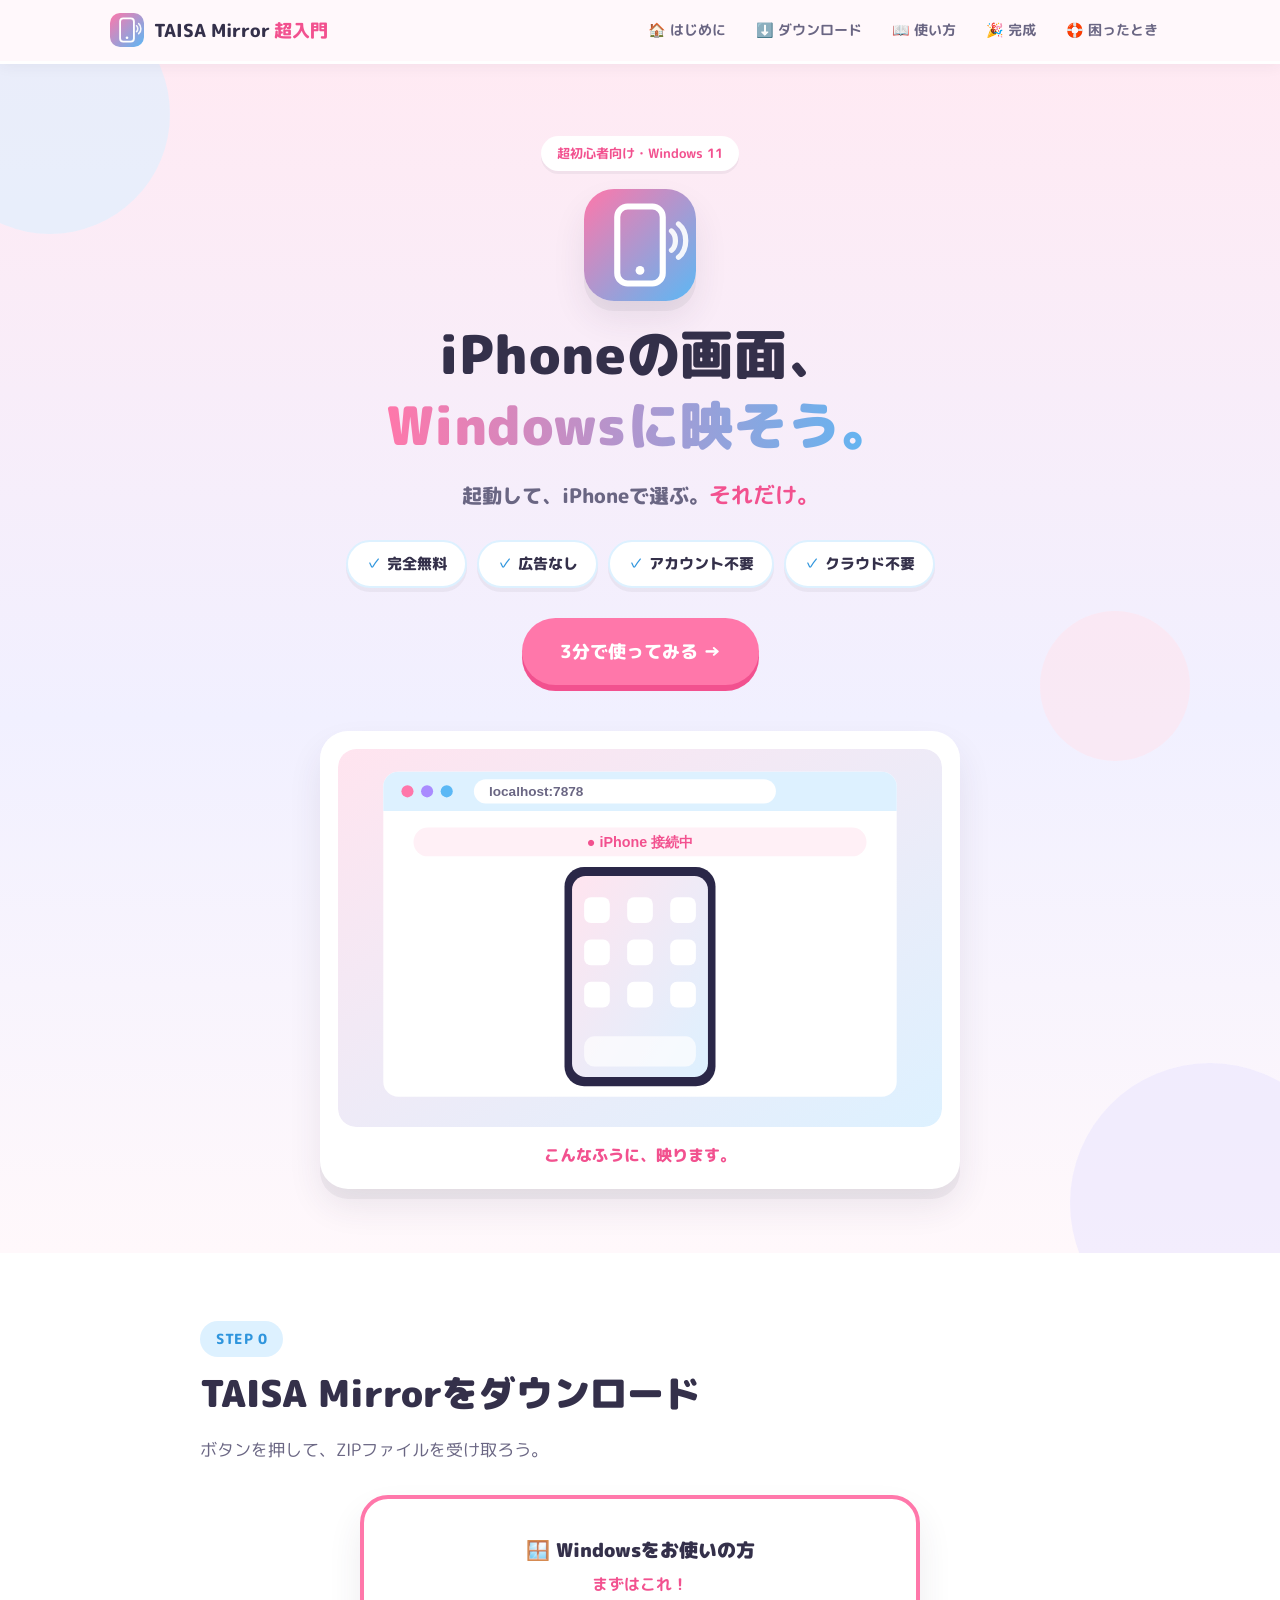
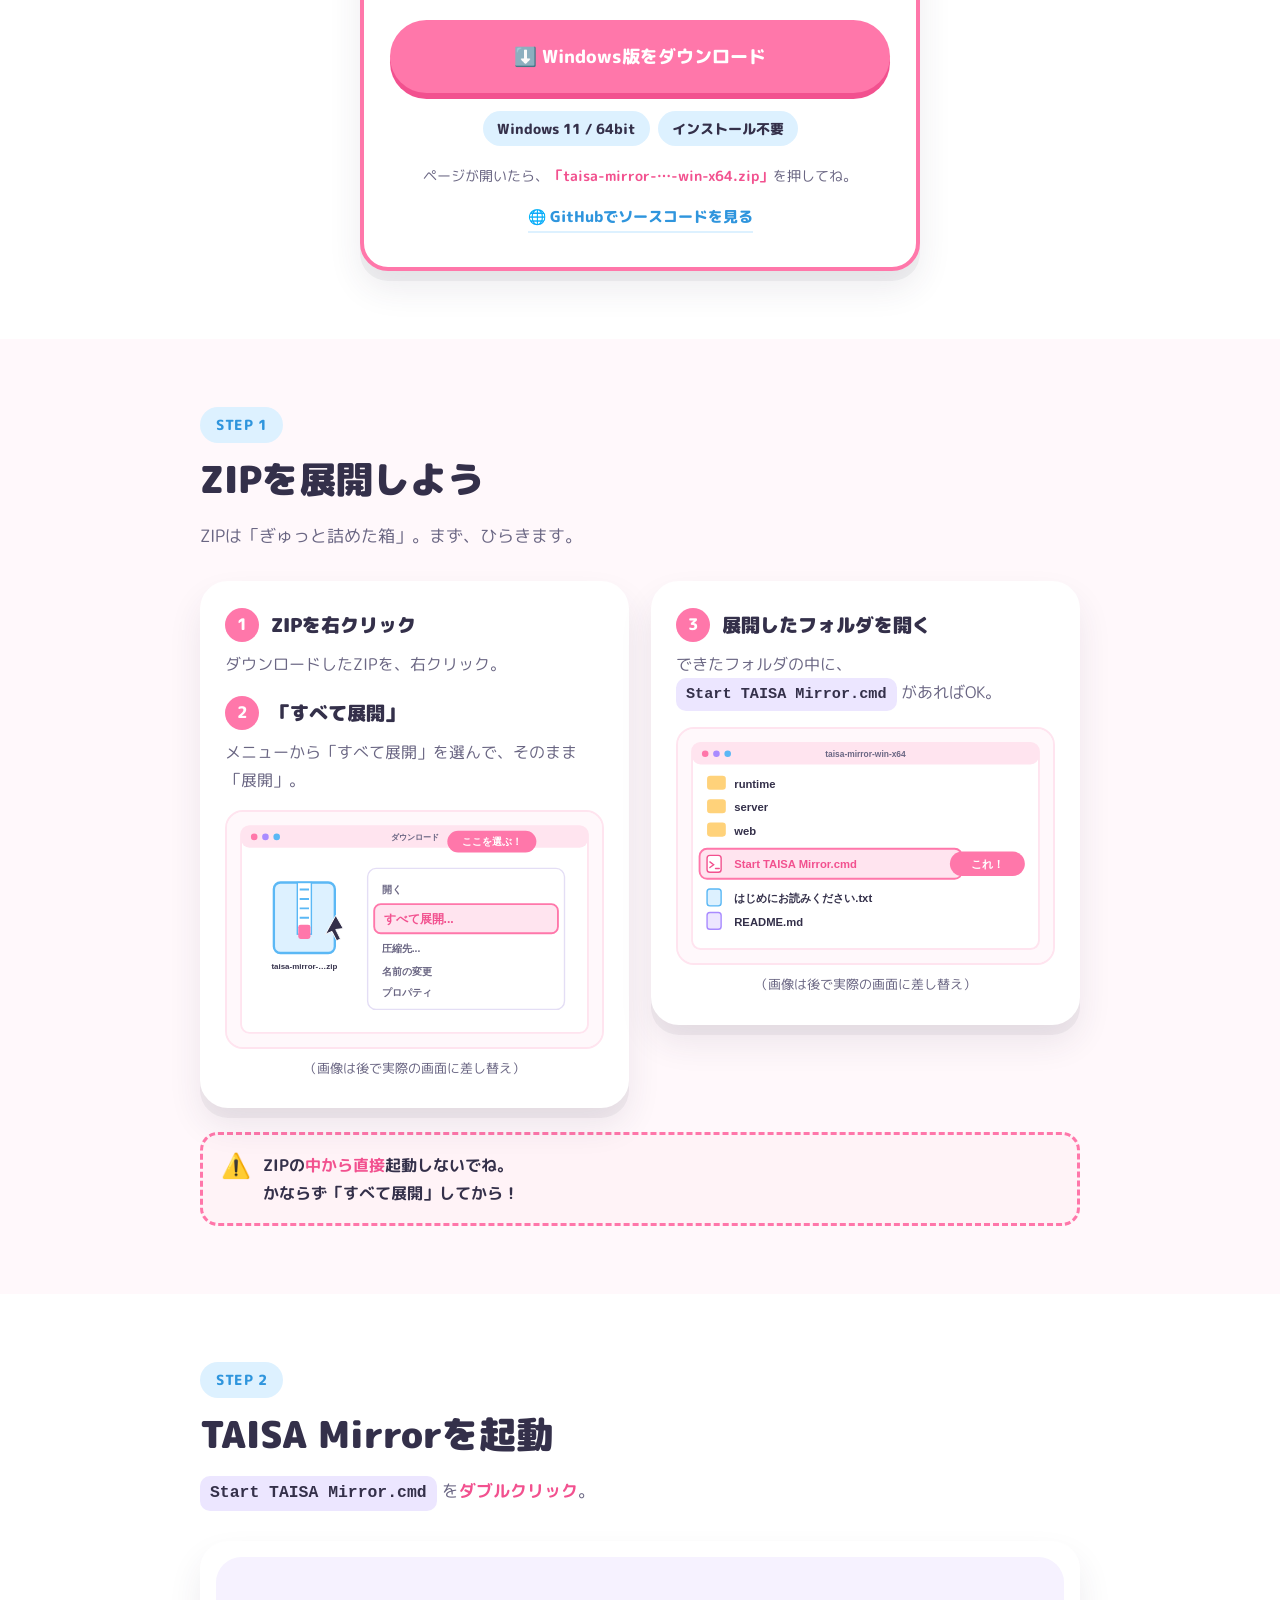
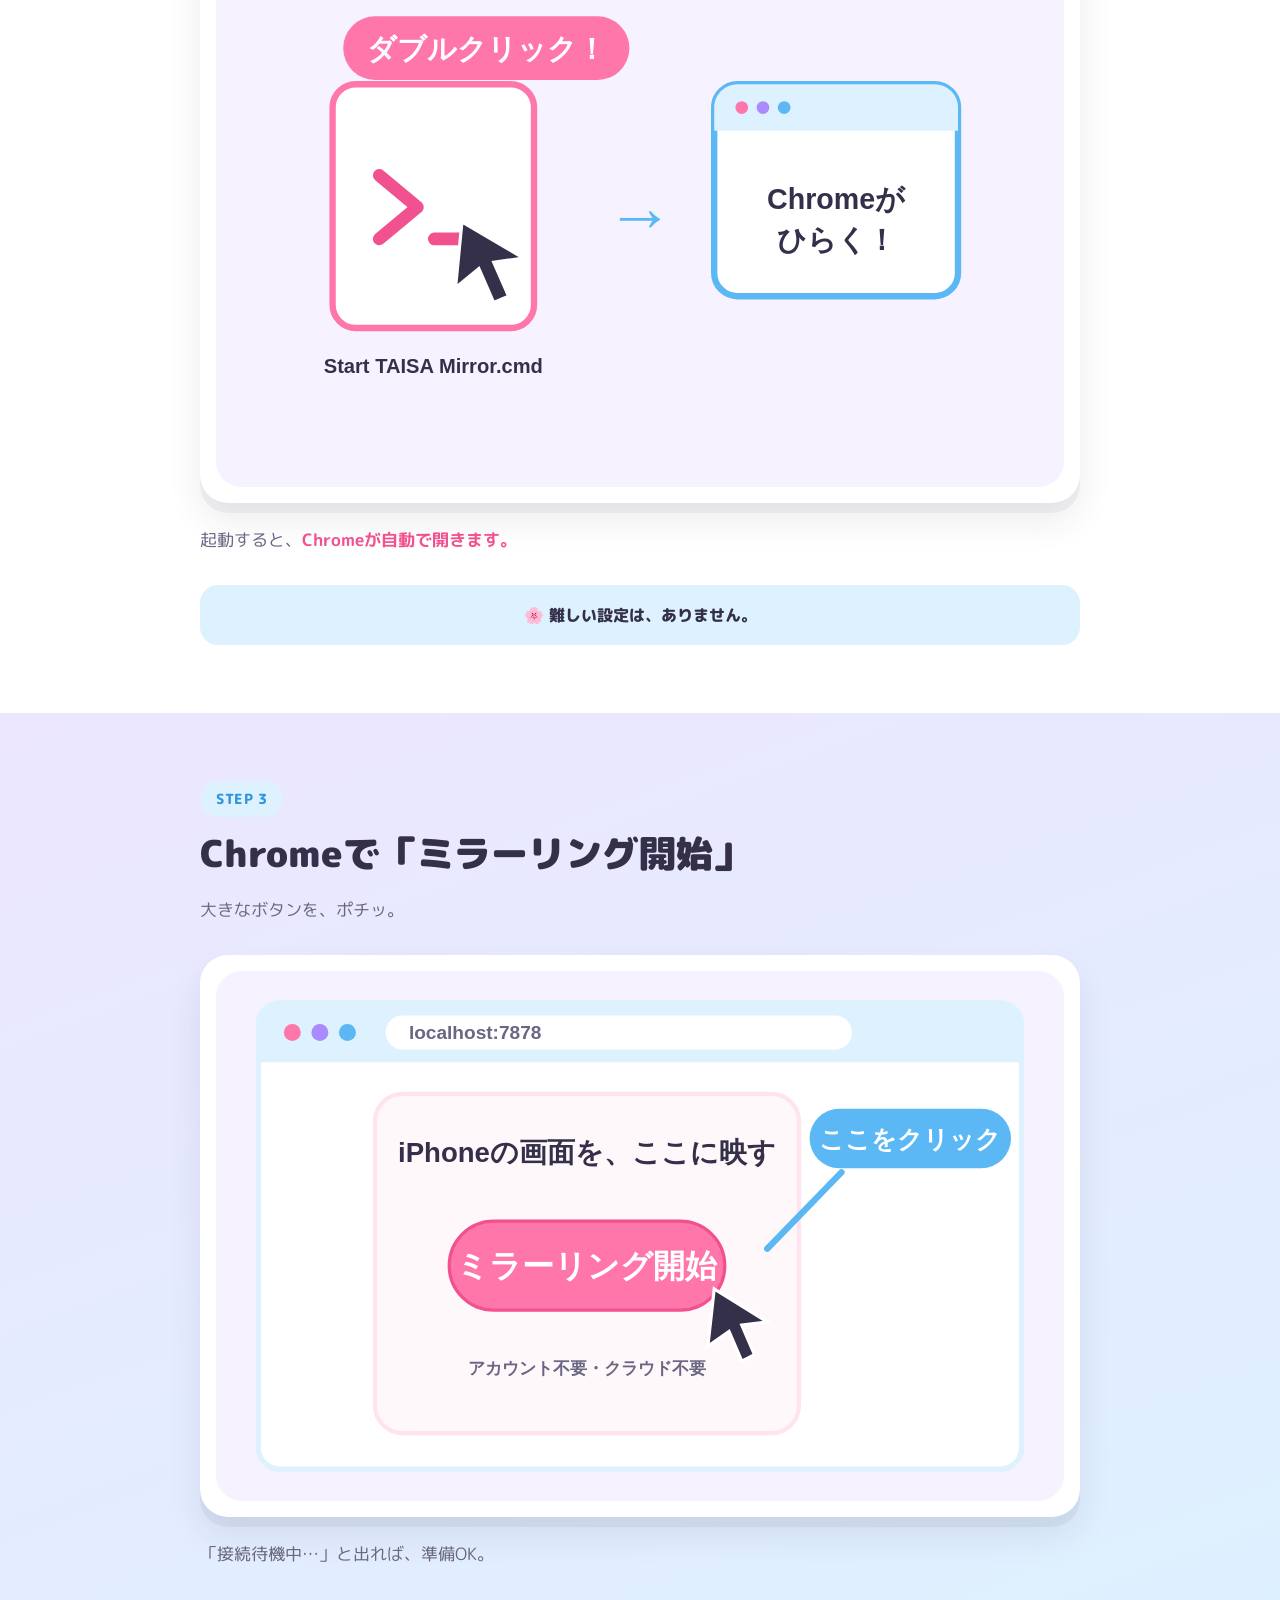
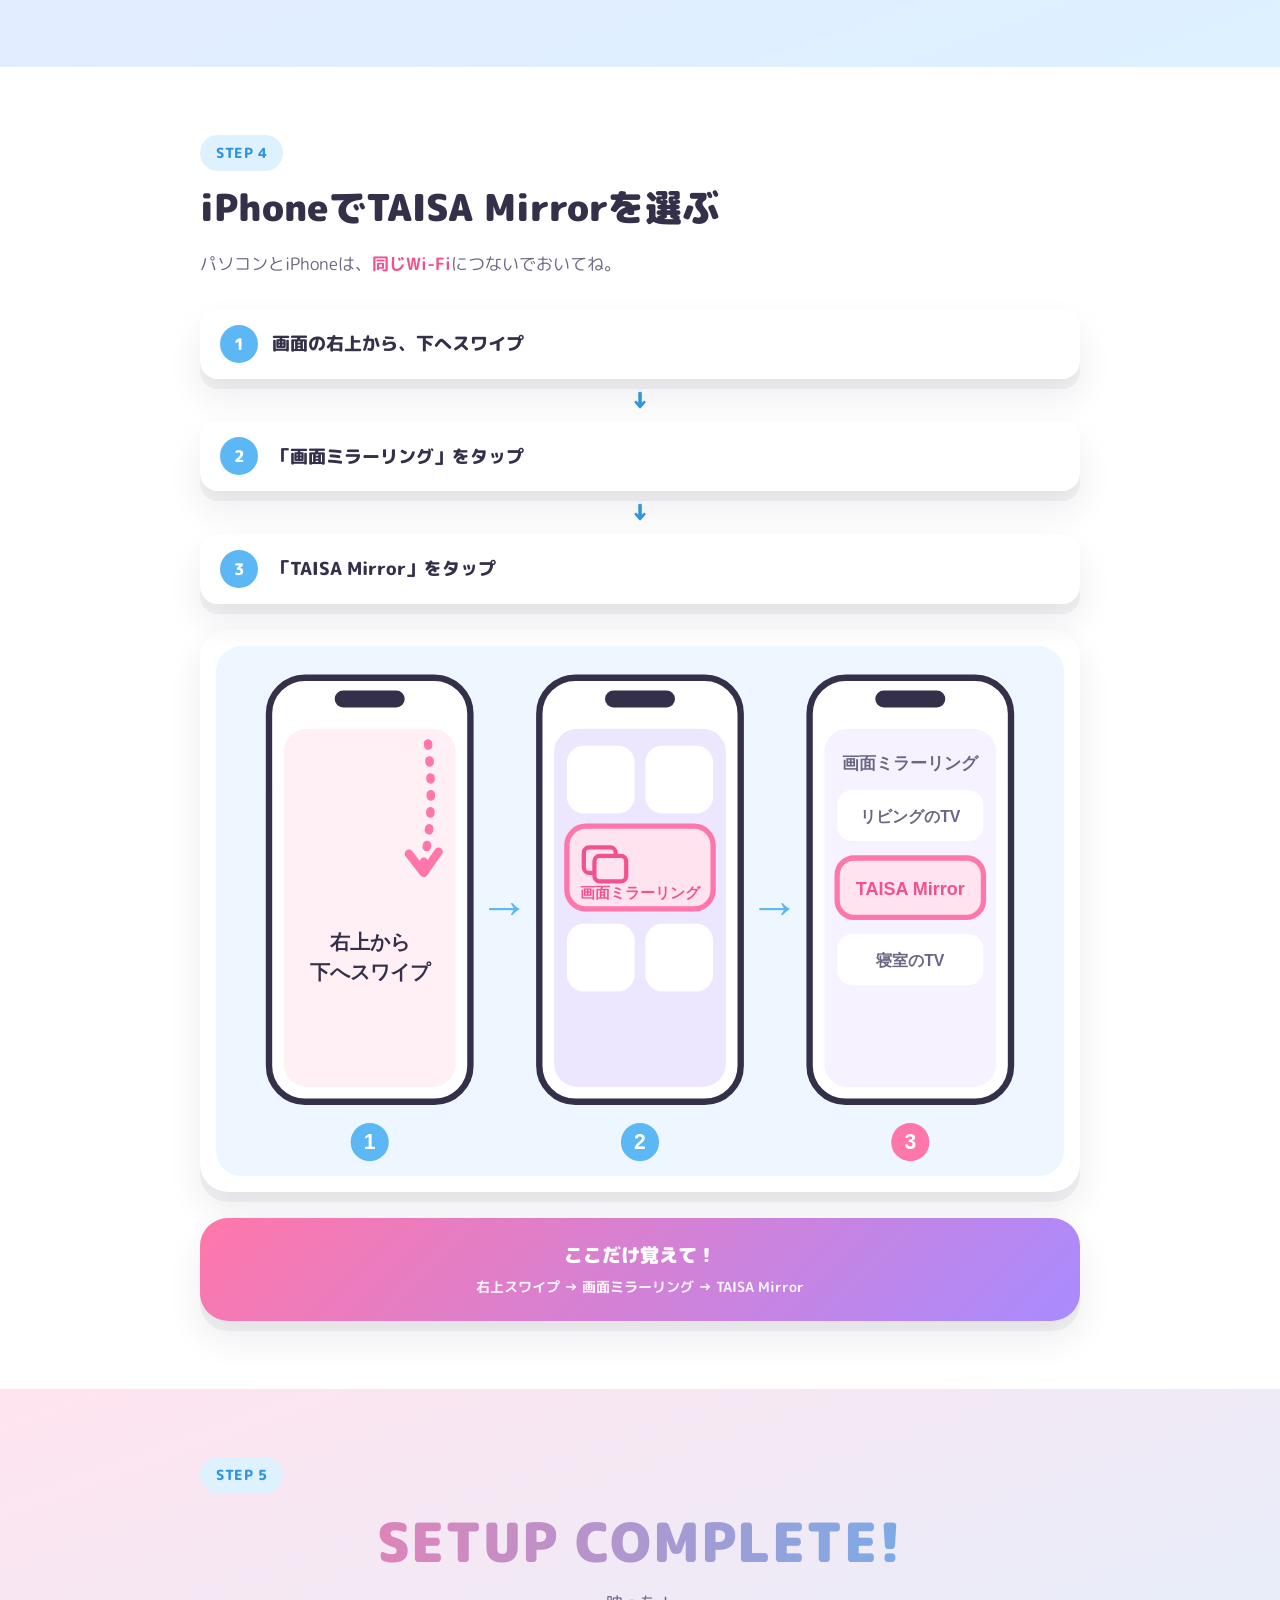
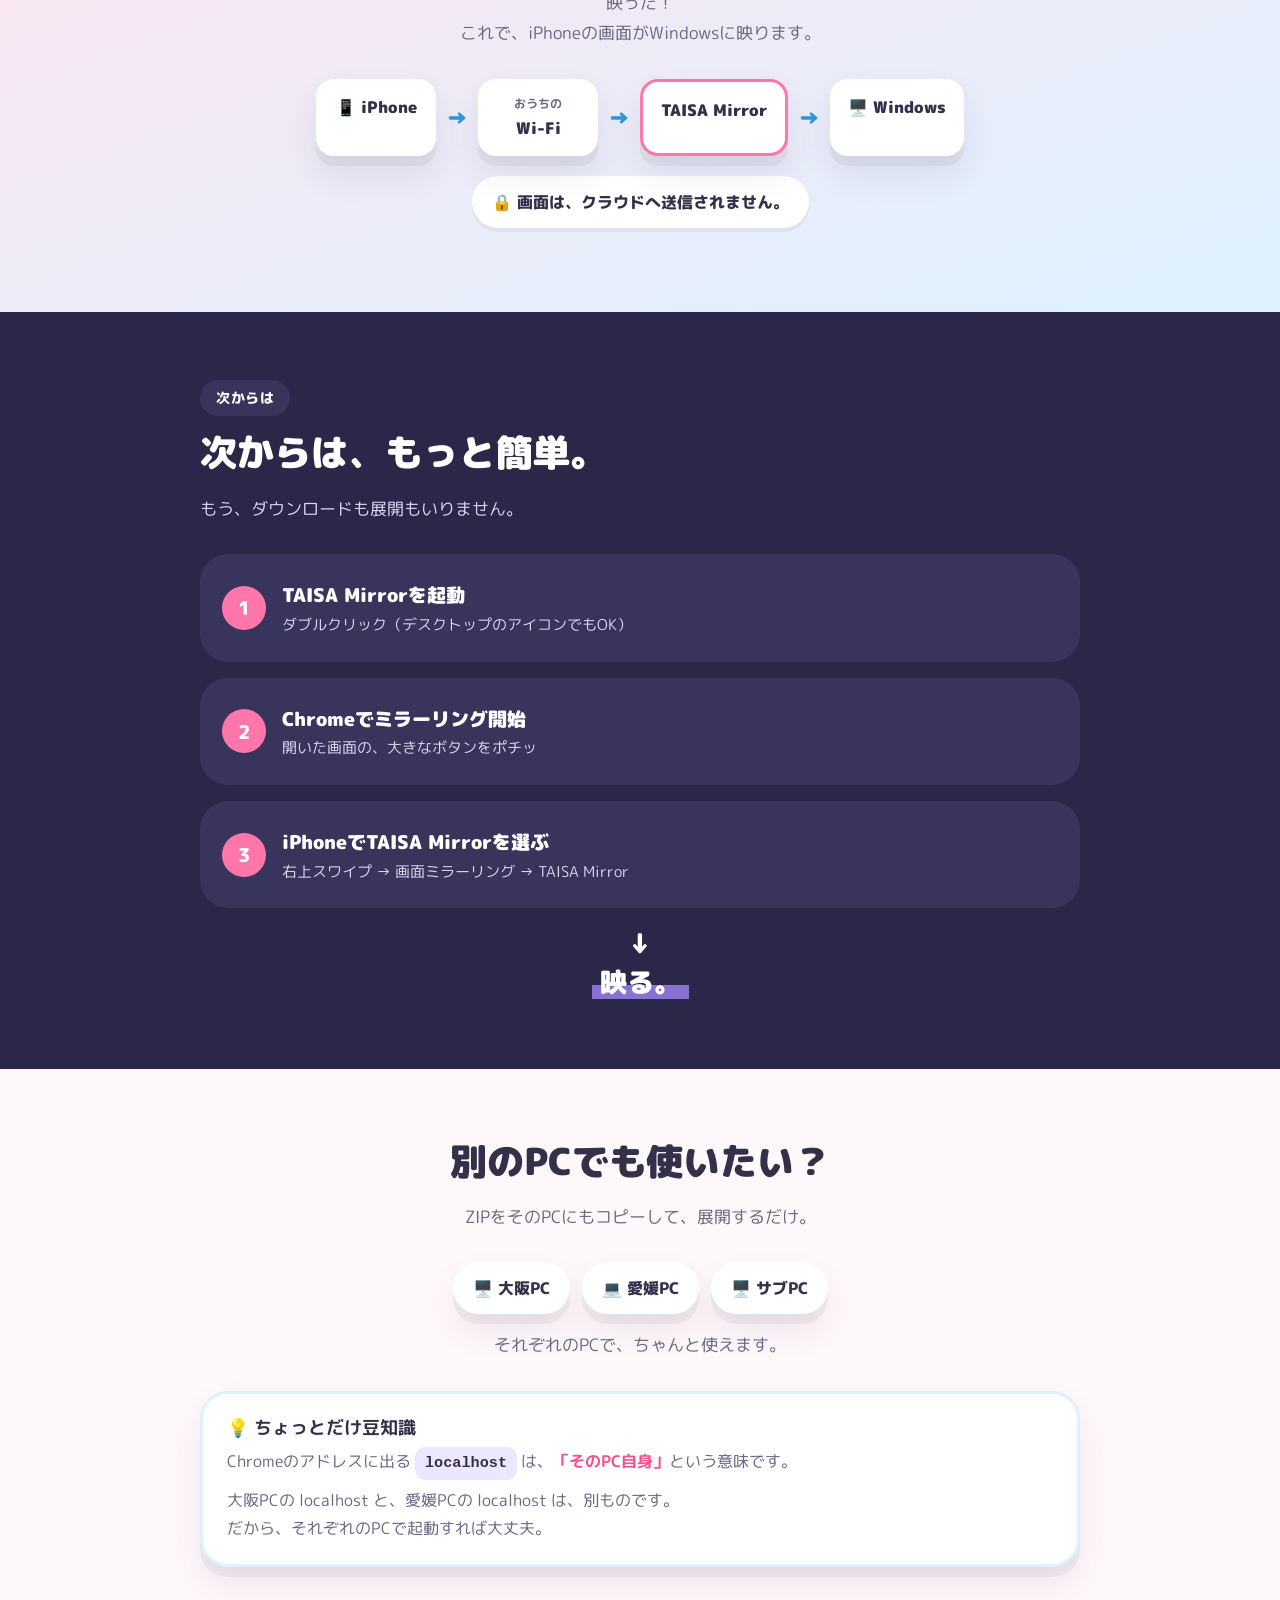
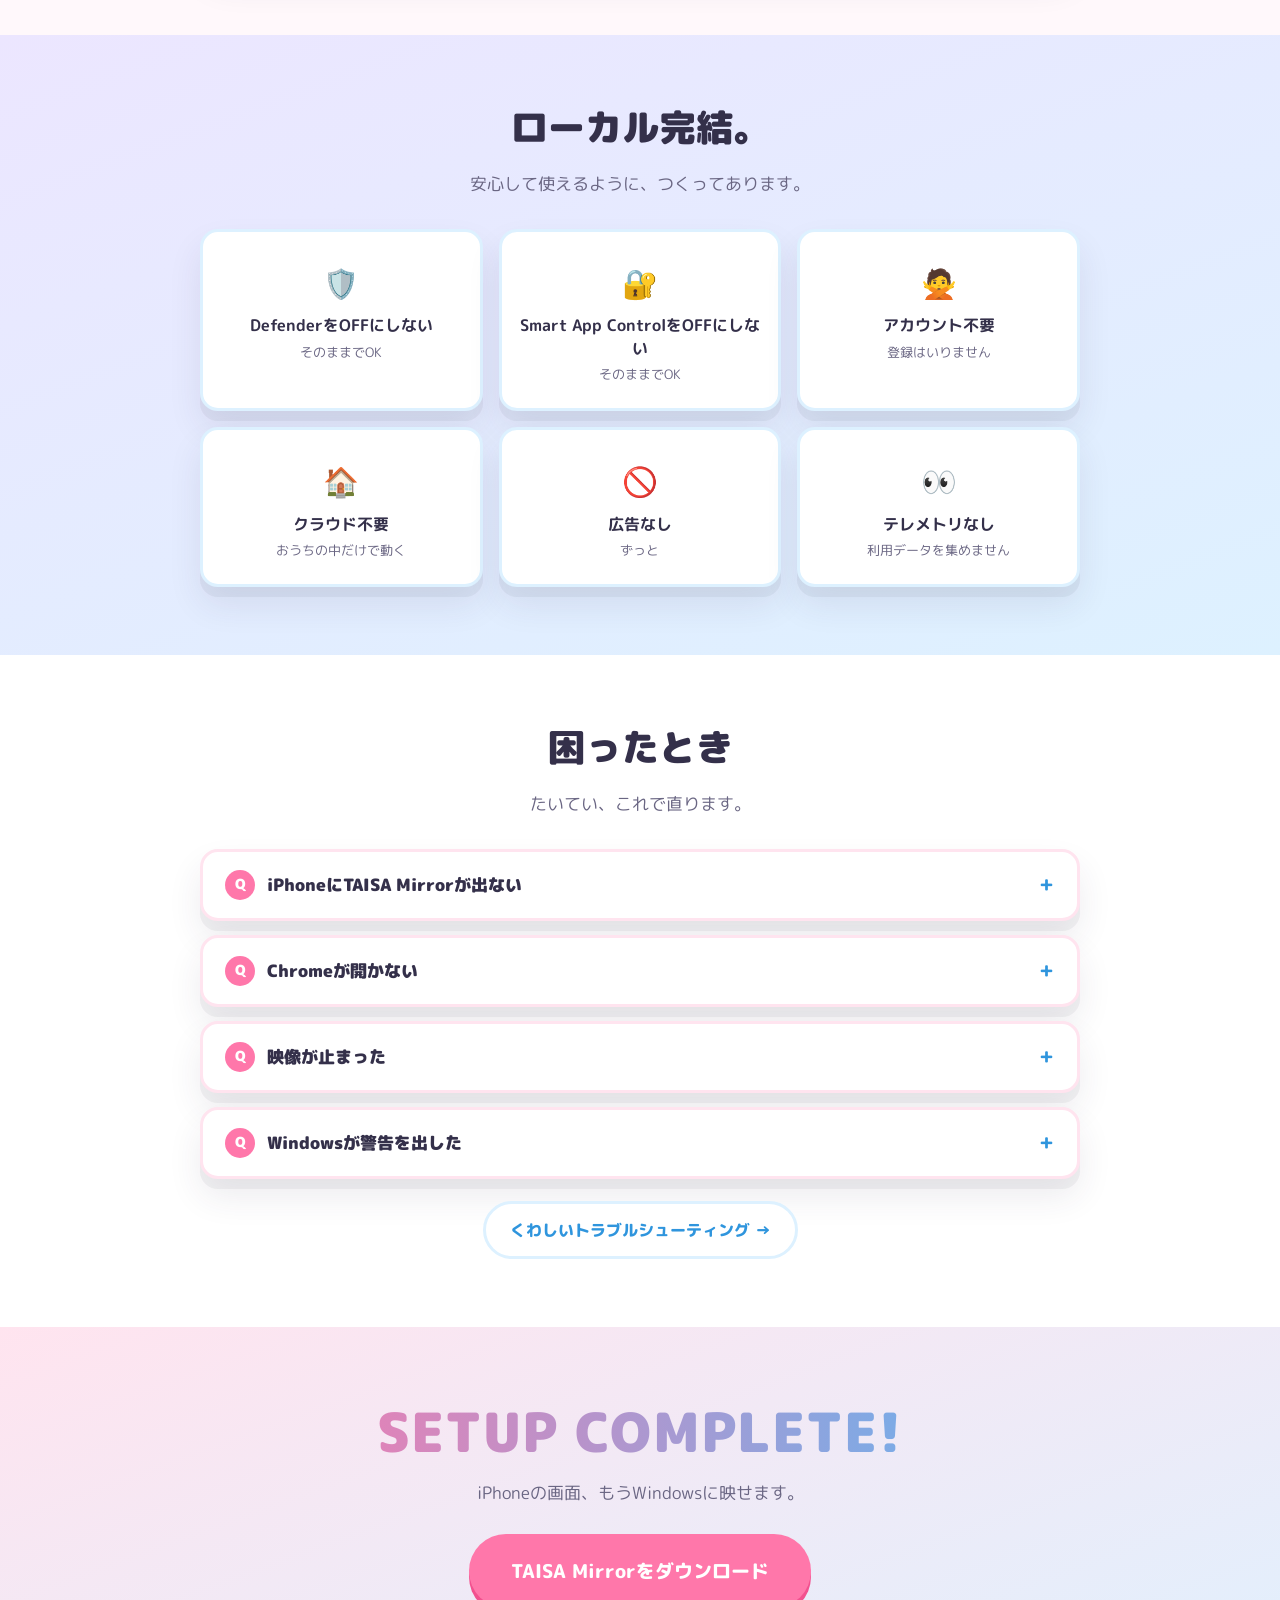
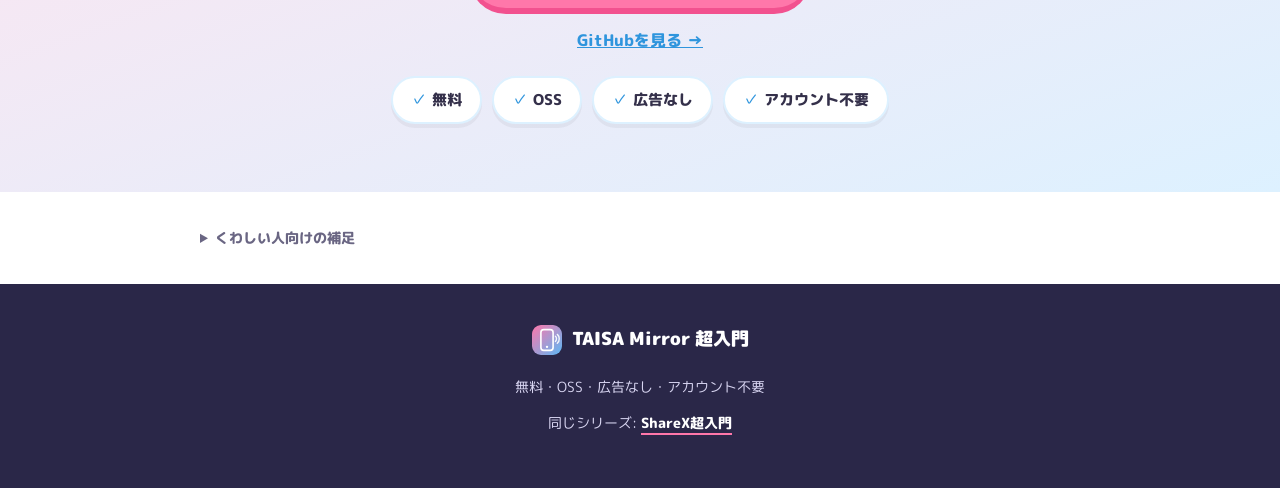
==== index.html @ 8e6a2315 "TAISA Mirror 超入門 Phase 1: static page foundation Co-Authored-By: Claude Sonnet 5.5 <noreply@anthropi" ====
<!DOCTYPE html>
<html lang="ja">
<head>
<meta charset="UTF-8">
<meta name="viewport" content="width=device-width, initial-scale=1.0">
<title>TAISA Mirror 超入門｜iPhoneの画面、Windowsに映そう</title>
<meta name="description" content="iPhoneの画面を、Windowsのブラウザに映す。完全無料・広告なし・アカウント不要・クラウド不要。起動して、iPhoneで選ぶだけの超初心者向けガイド。">
<meta name="robots" content="noindex"><!-- Phase 1: 本番公開前。公開時にこの行を外す -->

<meta property="og:type" content="website">
<meta property="og:title" content="TAISA Mirror 超入門｜iPhoneの画面、Windowsに映そう">
<meta property="og:description" content="起動して、iPhoneで選ぶ。それだけ。完全無料・広告なし・アカウント不要・クラウド不要。">
<meta name="twitter:card" content="summary">

<link rel="icon" href="images/logo.svg" type="image/svg+xml">
<link rel="apple-touch-icon" href="images/logo.svg">
<meta name="theme-color" content="#FF77AA">

<link rel="preconnect" href="https://fonts.googleapis.com">
<link rel="preconnect" href="https://fonts.gstatic.com" crossorigin>
<link href="https://fonts.googleapis.com/css2?family=M+PLUS+Rounded+1c:wght@400;500;700;800;900&display=swap" rel="stylesheet">

<link rel="stylesheet" href="style.css">
</head>
<body>

<a class="skip-link" href="#top">本文へスキップ</a>

<!-- ============ NAV ============ -->
<header class="site-nav">
  <div class="nav-inner">
    <a class="nav-logo" href="#top" aria-label="TAISA Mirror 超入門 トップへ戻る">
      <img class="nav-logo-icon" src="images/logo.svg" alt="" width="34" height="34">
      <span>TAISA Mirror<span class="nav-logo-sub">超入門</span></span>
    </a>
    <button class="nav-toggle" id="navToggle" aria-expanded="false" aria-controls="navLinks" aria-label="メニューを開く">
      <span></span><span></span><span></span>
    </button>
    <nav id="navLinks" class="nav-links">
      <a href="#top">🏠 はじめに</a>
      <a href="#step0">⬇️ ダウンロード</a>
      <a href="#step1">📖 使い方</a>
      <a href="#complete">🎉 完成</a>
      <a href="#help">🛟 困ったとき</a>
    </nav>
  </div>
</header>

<!-- ============ HERO ============ -->
<section id="top" class="hero">
  <div class="blob blob-1" aria-hidden="true"></div>
  <div class="blob blob-2" aria-hidden="true"></div>
  <div class="blob blob-3" aria-hidden="true"></div>

  <div class="hero-inner reveal">
    <p class="eyebrow">超初心者向け・Windows 11</p>
    <img class="hero-logo" src="images/logo.svg" alt="TAISA Mirror ロゴ" width="112" height="112">
    <h1 class="hero-title">
      iPhoneの画面、<br>
      <span class="hero-title-accent">Windowsに映そう。</span>
    </h1>
    <p class="hero-sub">起動して、iPhoneで選ぶ。<br class="sp-only"><strong>それだけ。</strong></p>

    <div class="free-badges">
      <span class="free-badge"><b>✓</b> 完全無料</span>
      <span class="free-badge"><b>✓</b> 広告なし</span>
      <span class="free-badge"><b>✓</b> アカウント不要</span>
      <span class="free-badge"><b>✓</b> クラウド不要</span>
    </div>

    <a href="#step0" class="cta-button">3分で使ってみる <span aria-hidden="true">→</span></a>
  </div>

  <div class="hero-visual reveal">
    <img src="images/steps/step5-done.svg" alt="パソコンのブラウザに、iPhoneの画面が映っているイメージ" width="800" height="500">
    <p class="hero-visual-note">こんなふうに、映ります。</p>
  </div>
</section>

<!-- ============ STEP 0 : DOWNLOAD ============ -->
<section id="step0" class="section section-white">
  <div class="section-inner reveal">
    <p class="step-eyebrow">STEP 0</p>
    <h2 class="section-title">TAISA Mirrorをダウンロード</h2>
    <p class="section-lead">ボタンを押して、ZIPファイルを受け取ろう。</p>

    <div class="dl-card">
      <p class="dl-label">🪟 Windowsをお使いの方</p>
      <p class="dl-sub">まずはこれ！</p>
      <a class="dl-primary-btn" href="https://github.com/jpn-x/taisa-mirror/releases/latest" data-link="download" target="_blank" rel="noopener">
        ⬇️ Windows版をダウンロード
      </a>
      <div class="dl-chips">
        <span class="chip">Windows 11 / 64bit</span>
        <span class="chip">インストール不要</span>
      </div>
      <p class="dl-note">ページが開いたら、<strong>「taisa-mirror-…-win-x64.zip」</strong>を押してね。</p>
      <a class="dl-sub-link" href="https://github.com/jpn-x/taisa-mirror" data-link="github" target="_blank" rel="noopener">🌐 GitHubでソースコードを見る</a>
    </div>
  </div>
</section>

<!-- ============ STEP 1 : UNZIP ============ -->
<section id="step1" class="section section-cream">
  <div class="section-inner reveal">
    <p class="step-eyebrow">STEP 1</p>
    <h2 class="section-title">ZIPを展開しよう</h2>
    <p class="section-lead">ZIPは「ぎゅっと詰めた箱」。まず、ひらきます。</p>

    <div class="step-grid two">
      <article class="step-card reveal">
        <h3><span class="num">1</span>ZIPを右クリック</h3>
        <p>ダウンロードしたZIPを、右クリック。</p>
        <h3 style="margin-top:18px"><span class="num">2</span>「すべて展開」</h3>
        <p>メニューから「すべて展開」を選んで、そのまま「展開」。</p>
        <figure class="shot"><img src="images/steps/step1-zip-menu.svg" alt="ZIPファイルを右クリックして「すべて展開」を選ぶ" width="800" height="500" loading="lazy"><figcaption>（画像は後で実際の画面に差し替え）</figcaption></figure>
      </article>
      <article class="step-card reveal">
        <h3><span class="num">3</span>展開したフォルダを開く</h3>
        <p>できたフォルダの中に、<span class="file-chip">Start TAISA Mirror.cmd</span> があればOK。</p>
        <figure class="shot"><img src="images/steps/step1-folder.svg" alt="展開したフォルダの中身。Start TAISA Mirror.cmdがある" width="800" height="500" loading="lazy"><figcaption>（画像は後で実際の画面に差し替え）</figcaption></figure>
      </article>
    </div>

    <div class="warn-box">
      <span class="ico">⚠️</span>
      <p>ZIPの<strong>中から直接</strong>起動しないでね。<br>かならず「すべて展開」してから！</p>
    </div>
  </div>
</section>

<!-- ============ STEP 2 : START ============ -->
<section id="step2" class="section section-white">
  <div class="section-inner reveal">
    <p class="step-eyebrow">STEP 2</p>
    <h2 class="section-title">TAISA Mirrorを起動</h2>
    <p class="section-lead"><span class="file-chip">Start TAISA Mirror.cmd</span> を<strong>ダブルクリック</strong>。</p>

    <div class="big-shot">
      <img src="images/steps/step2-start.svg" alt="Start TAISA Mirror.cmd をダブルクリックする" width="800" height="500" loading="lazy">
    </div>
    <p class="section-lead" style="margin-top:22px">起動すると、<strong>Chromeが自動で開きます。</strong></p>
    <div class="reassure">🌸 難しい設定は、ありません。</div>
  </div>
</section>

<!-- ============ STEP 3 : CHROME ============ -->
<section id="step3" class="section section-pop">
  <div class="section-inner reveal">
    <p class="step-eyebrow">STEP 3</p>
    <h2 class="section-title">Chromeで<br class="sp-only">「ミラーリング開始」</h2>
    <p class="section-lead">大きなボタンを、ポチッ。</p>

    <div class="big-shot">
      <img src="images/steps/step3-chrome.svg" alt="Chromeの画面にある「ミラーリング開始」ボタン。ここをクリック" width="800" height="500" loading="lazy">
    </div>
    <p class="section-lead" style="margin-top:22px">「接続待機中…」と出れば、準備OK。</p>
  </div>
</section>

<!-- ============ STEP 4 : IPHONE ============ -->
<section id="step4" class="section section-white">
  <div class="section-inner reveal">
    <p class="step-eyebrow">STEP 4</p>
    <h2 class="section-title">iPhoneで<br class="sp-only">TAISA Mirrorを選ぶ</h2>
    <p class="section-lead">パソコンとiPhoneは、<strong>同じWi-Fi</strong>につないでおいてね。</p>

    <div class="flow-arrows">
      <div class="flow-pill"><span class="num sky">1</span>画面の右上から、下へスワイプ</div>
      <div class="flow-arrow" aria-hidden="true">↓</div>
      <div class="flow-pill"><span class="num sky">2</span>「画面ミラーリング」をタップ</div>
      <div class="flow-arrow" aria-hidden="true">↓</div>
      <div class="flow-pill"><span class="num sky">3</span>「TAISA Mirror」をタップ</div>
    </div>

    <div class="big-shot">
      <img src="images/steps/step4-iphone.svg" alt="iPhoneのコントロールセンターから画面ミラーリング、TAISA Mirrorを選ぶ流れ" width="800" height="500" loading="lazy">
    </div>

    <div class="remember">ここだけ覚えて！<small>右上スワイプ → 画面ミラーリング → TAISA Mirror</small></div>
  </div>
</section>

<!-- ============ STEP 5 : COMPLETE ============ -->
<section id="complete" class="section section-complete">
  <div class="section-inner reveal">
    <p class="step-eyebrow">STEP 5</p>
    <h2 class="complete-title">SETUP COMPLETE!</h2>
    <p class="section-lead center">映った！<br>これで、iPhoneの画面がWindowsに映ります。</p>

    <div class="diagram" aria-label="iPhoneからWi-Fiを通ってWindowsに映る図">
      <div class="diagram-node">📱 iPhone</div>
      <div class="diagram-arrow" aria-hidden="true">→</div>
      <div class="diagram-node"><small>おうちの</small>Wi-Fi</div>
      <div class="diagram-arrow" aria-hidden="true">→</div>
      <div class="diagram-node hl">TAISA Mirror</div>
      <div class="diagram-arrow" aria-hidden="true">→</div>
      <div class="diagram-node">🖥️ Windows</div>
    </div>
    <p class="safe-line">🔒 画面は、クラウドへ送信されません。</p>
  </div>
</section>

<!-- ============ DAILY ============ -->
<section id="daily" class="section section-night">
  <div class="section-inner reveal">
    <p class="step-eyebrow" style="background:var(--night-card);color:#fff">次からは</p>
    <h2 class="section-title on-night">次からは、<br class="sp-only">もっと簡単。</h2>
    <p class="section-lead on-night">もう、ダウンロードも展開もいりません。</p>

    <div class="daily-card"><span class="num">1</span><div><div class="t">TAISA Mirrorを起動</div><div class="d">ダブルクリック（デスクトップのアイコンでもOK）</div></div></div>
    <div class="daily-card"><span class="num">2</span><div><div class="t">Chromeでミラーリング開始</div><div class="d">開いた画面の、大きなボタンをポチッ</div></div></div>
    <div class="daily-card"><span class="num">3</span><div><div class="t">iPhoneでTAISA Mirrorを選ぶ</div><div class="d">右上スワイプ → 画面ミラーリング → TAISA Mirror</div></div></div>
    <p class="daily-goal">↓<br><span>映る。</span></p>
  </div>
</section>

<!-- ============ OTHER PC ============ -->
<section id="other-pc" class="section section-cream">
  <div class="section-inner reveal">
    <h2 class="section-title center">別のPCでも使いたい？</h2>
    <p class="section-lead center">ZIPをそのPCにもコピーして、展開するだけ。</p>

    <div class="pc-row" style="justify-content:center">
      <span class="pc-pill">🖥️ 大阪PC</span>
      <span class="pc-pill">💻 愛媛PC</span>
      <span class="pc-pill">🖥️ サブPC</span>
    </div>
    <p class="section-lead center" style="margin-top:-6px">それぞれのPCで、ちゃんと使えます。</p>

    <div class="tip-box">
      <h3>💡 ちょっとだけ豆知識</h3>
      <p>Chromeのアドレスに出る <span class="file-chip">localhost</span> は、<strong>「そのPC自身」</strong>という意味です。</p>
      <p>大阪PCの localhost と、愛媛PCの localhost は、別ものです。<br>だから、それぞれのPCで起動すれば大丈夫。</p>
    </div>
  </div>
</section>

<!-- ============ SAFETY ============ -->
<section id="safe" class="section section-pop">
  <div class="section-inner reveal">
    <h2 class="section-title center">ローカル完結。</h2>
    <p class="section-lead center">安心して使えるように、つくってあります。</p>

    <div class="safe-grid">
      <div class="safe-card"><span class="ico">🛡️</span><b>DefenderをOFFにしない</b><span>そのままでOK</span></div>
      <div class="safe-card"><span class="ico">🔐</span><b>Smart App ControlをOFFにしない</b><span>そのままでOK</span></div>
      <div class="safe-card"><span class="ico">🙅</span><b>アカウント不要</b><span>登録はいりません</span></div>
      <div class="safe-card"><span class="ico">🏠</span><b>クラウド不要</b><span>おうちの中だけで動く</span></div>
      <div class="safe-card"><span class="ico">🚫</span><b>広告なし</b><span>ずっと</span></div>
      <div class="safe-card"><span class="ico">👀</span><b>テレメトリなし</b><span>利用データを集めません</span></div>
    </div>
  </div>
</section>

<!-- ============ HELP ============ -->
<section id="help" class="section section-white">
  <div class="section-inner reveal">
    <h2 class="section-title center">困ったとき</h2>
    <p class="section-lead center">たいてい、これで直ります。</p>

    <div class="faq-list">
      <details class="faq"><summary>iPhoneにTAISA Mirrorが出ない</summary>
        <div class="ans">パソコンとiPhoneが<b>同じWi-Fi（同じルーター）</b>か確認してね。ブラウザが「接続待機中」になっているかも見てみよう。</div></details>
      <details class="faq"><summary>Chromeが開かない</summary>
        <div class="ans">TAISA Mirrorを<b>もう一度起動</b>してみよう。アドレスに <span class="file-chip">localhost:7878</span> を入力しても開けるよ。</div></details>
      <details class="faq"><summary>映像が止まった</summary>
        <div class="ans">まず、ブラウザを<b>F5（再読み込み）</b>。それでもダメなら、一度ミラーリングを止めて、iPhoneからつなぎ直そう。</div></details>
      <details class="faq"><summary>Windowsが警告を出した</summary>
        <div class="ans"><b>DefenderやSmart App ControlはOFFにしないでね。</b>ZIPを右クリック →「プロパティ」→「許可する」にチェックしてから展開すると、出にくくなります。</div></details>
    </div>

    <div class="more-link"><a href="https://github.com/jpn-x/taisa-mirror/blob/main/docs/TROUBLESHOOTING.md" data-link="troubleshooting" target="_blank" rel="noopener">くわしいトラブルシューティング →</a></div>
  </div>
</section>

<!-- ============ FINAL ============ -->
<section id="final" class="section section-complete final">
  <div class="section-inner center reveal">
    <h2 class="complete-title">SETUP COMPLETE!</h2>
    <p class="section-lead center" style="margin-bottom:26px">iPhoneの画面、<br class="sp-only">もうWindowsに映せます。</p>
    <a class="cta-button" href="https://github.com/jpn-x/taisa-mirror/releases/latest" data-link="download" target="_blank" rel="noopener">TAISA Mirrorをダウンロード</a>
    <a class="final-sub" href="https://github.com/jpn-x/taisa-mirror" data-link="github" target="_blank" rel="noopener">GitHubを見る →</a>
    <div class="final-tags">
      <span class="free-badge"><b>✓</b> 無料</span>
      <span class="free-badge"><b>✓</b> OSS</span>
      <span class="free-badge"><b>✓</b> 広告なし</span>
      <span class="free-badge"><b>✓</b> アカウント不要</span>
    </div>
  </div>
</section>

<!-- ============ SUPPLEMENT (技術の補足・小さく) ============ -->
<section class="supp">
  <details>
    <summary>くわしい人向けの補足</summary>
    <ul>
      <li>TAISA Mirrorは、iPhoneのAirPlay（画面ミラーリング）を受け取って、ブラウザに表示するローカルの小さなツールです。</li>
      <li>実行されるのは、公式の署名済みNode.jsと、JavaScript・WebAssemblyだけ。自作のexeやドライバはありません。</li>
      <li>映像はH.264のままブラウザ（WebCodecs）に渡すので軽く、画面データはPCの外に出ません。</li>
      <li>v0.1は映像のみです（音声・H.265は未対応）。ライセンスは GPL-3.0-or-later。</li>
      <li>「AirPlay」はApple Inc.の商標です。TAISA MirrorはAppleとは無関係の、個人開発のオープンソースです。無保証でお使いください。</li>
    </ul>
  </details>
</section>

<footer class="site-footer">
  <a href="#top" class="footer-logo"><img src="images/logo.svg" alt="" width="30" height="30">TAISA Mirror 超入門</a>
  <p>無料・OSS・広告なし・アカウント不要</p>
  <p>同じシリーズ: <a class="series" href="https://sharex-tutorial.pages.dev/" data-link="sharex" target="_blank" rel="noopener">ShareX超入門</a></p>
</footer>

<button class="to-top" id="toTop" hidden aria-label="ページの先頭へ">↑</button>

<script src="config.js"></script>
<script src="script.js"></script>
</body>
</html>
---- style.css ----
/* ============================================
   TAISA Mirror 超入門 — やさしい丸ゴシック / ピンク × スカイ
   (ShareX超入門と同じシリーズの「型」を継承したデザインシステム)
   ============================================ */

:root{
  --pink:       #FF77AA;
  --pink-deep:  #F2518F;
  --pink-soft:  #FFE4EF;
  --sky:        #5BB8F5;
  --sky-deep:   #2F95DD;
  --sky-soft:   #DDF1FF;
  --lavender:   #A98BFF;
  --lavender-soft:#ECE6FF;
  --ink:        #34304A;
  --ink-soft:   #6A6683;
  --cream:      #FFF8FB;
  --white:      #FFFFFF;
  --night:      #2A2748;
  --night-card: #38345C;

  --radius-lg: 28px;
  --radius-md: 18px;
  --radius-sm: 12px;
  --shadow-card: 0 10px 0 rgba(52,48,74,0.06), 0 18px 34px rgba(52,48,74,0.09);
  --shadow-btn: 0 6px 0 var(--pink-deep);
  --shadow-btn-sky: 0 6px 0 var(--sky-deep);
  --max-w: 880px;

  color-scheme: light;
}

*{ box-sizing:border-box; }
html{ scroll-behavior:smooth; -webkit-text-size-adjust:100%; }

body{
  margin:0;
  background: var(--cream);
  color: var(--ink);
  font-family:"M PLUS Rounded 1c","Hiragino Maru Gothic ProN","Yu Gothic UI","Yu Gothic",sans-serif;
  line-height:1.75;
  -webkit-font-smoothing:antialiased;
  overflow-x:hidden;
}

img{ max-width:100%; height:auto; display:block; }
h1,h2,h3{ line-height:1.35; }
strong{ color:var(--pink-deep); }
a{ color:inherit; }

.skip-link{
  position:absolute; left:-999px; top:0;
  background:var(--pink); color:#fff; padding:10px 16px; border-radius:0 0 10px 0; z-index:200;
}
.skip-link:focus{ left:0; }
.sp-only{ display:none; }

/* ---------- reveal ---------- */
.reveal{ opacity:0; transform:translateY(22px); transition:opacity .6s ease, transform .6s ease; }
.reveal.is-visible{ opacity:1; transform:translateY(0); }
@media (prefers-reduced-motion: reduce){
  .reveal{ opacity:1; transform:none; transition:none; }
  html{ scroll-behavior:auto; }
}

/* ============ NAV ============ */
.site-nav{
  position:sticky; top:0; z-index:100;
  background:rgba(255,248,251,0.9);
  backdrop-filter:blur(8px);
  border-bottom:3px solid var(--white);
  box-shadow:0 2px 14px rgba(52,48,74,0.06);
}
.nav-inner{
  max-width:1100px; margin:0 auto;
  display:flex; align-items:center; justify-content:space-between;
  padding:10px 20px;
}
.nav-logo{
  display:flex; align-items:center; gap:10px;
  text-decoration:none; color:var(--ink); font-weight:800; font-size:1.12rem;
}
.nav-logo-icon{ width:34px; height:34px; border-radius:10px; }
.nav-logo-sub{ color:var(--pink-deep); margin-left:4px; }

.nav-links{ display:flex; gap:6px; }
.nav-links a{
  text-decoration:none; color:var(--ink-soft); font-weight:700; font-size:.88rem;
  padding:8px 12px; border-radius:999px; transition:background .2s, color .2s, transform .15s;
  white-space:nowrap;
}
.nav-links a:hover{ background:var(--pink-soft); color:var(--pink-deep); transform:translateY(-1px); }

.nav-toggle{
  display:none; flex-direction:column; gap:5px;
  background:none; border:none; cursor:pointer; padding:10px;
}
.nav-toggle span{ width:24px; height:3px; border-radius:2px; background:var(--pink-deep); }

/* ============ HERO ============ */
.hero{
  position:relative; overflow:hidden;
  padding:72px 20px 64px;
  text-align:center;
  background:linear-gradient(180deg,#FFEAF3 0%, #F1F0FF 55%, var(--cream) 100%);
}
.blob{ position:absolute; border-radius:50%; opacity:.6; z-index:0; }
.blob-1{ width:240px; height:240px; background:var(--sky-soft); top:-70px; left:-70px; }
.blob-2{ width:280px; height:280px; background:var(--lavender-soft); bottom:-90px; right:-70px; }
.blob-3{ width:150px; height:150px; background:var(--pink-soft); top:46%; right:7%; }

.hero-inner{ position:relative; z-index:2; max-width:660px; margin:0 auto; }

.eyebrow{
  display:inline-block; font-weight:700; font-size:.84rem;
  color:var(--pink-deep); background:var(--white);
  padding:6px 16px; border-radius:999px; margin:0 0 18px;
  box-shadow:0 3px 0 rgba(52,48,74,0.06);
}
.hero-logo{
  display:block; width:112px; height:112px; margin:0 auto 18px;
  border-radius:30px;
  box-shadow:var(--shadow-card);
  animation:logoPop .6s ease .1s both;
}
@keyframes logoPop{
  0%{ transform:scale(.6) rotate(-12deg); opacity:0; }
  70%{ transform:scale(1.08) rotate(4deg); opacity:1; }
  100%{ transform:scale(1) rotate(0); }
}
@media (prefers-reduced-motion: reduce){ .hero-logo{ animation:none; } }

.hero-title{
  font-size:clamp(2.1rem, 7vw, 3.3rem);
  font-weight:900; margin:0 0 14px; letter-spacing:.01em;
}
.hero-title-accent{
  background:linear-gradient(90deg, var(--pink), var(--sky));
  -webkit-background-clip:text; background-clip:text; color:transparent;
}
.hero-sub{ font-size:1.25rem; font-weight:800; margin:0 0 26px; color:var(--ink-soft); }
.hero-sub strong{ font-size:1.1em; }

.free-badges{ display:flex; gap:10px; justify-content:center; flex-wrap:wrap; margin:0 0 30px; }
.free-badge{
  display:inline-flex; align-items:center; gap:6px;
  background:var(--white); color:var(--ink);
  font-weight:800; font-size:.92rem;
  padding:9px 18px; border-radius:999px;
  border:2px solid var(--sky-soft);
  box-shadow:0 4px 0 rgba(52,48,74,0.06);
}
.free-badge b{ color:var(--sky-deep); }

.cta-button{
  display:inline-block; text-decoration:none;
  background:var(--pink); color:#fff; font-weight:800; font-size:1.12rem;
  padding:18px 38px; border-radius:999px;
  box-shadow:var(--shadow-btn);
  transition:transform .15s, box-shadow .15s;
}
.cta-button:hover{ transform:translateY(-2px); }
.cta-button:active{ transform:translateY(3px); box-shadow:0 2px 0 var(--pink-deep); }

.hero-visual{
  position:relative; z-index:2;
  max-width:640px; margin:46px auto 0;
  background:var(--white); border-radius:var(--radius-lg);
  padding:18px 18px 20px;
  box-shadow:var(--shadow-card);
}
.hero-visual img{ width:100%; border-radius:var(--radius-md); }
.hero-visual-note{ color:var(--pink-deep); font-weight:800; text-align:center; margin:14px 0 0; }

/* ============ SECTION shells ============ */
.section{ padding:68px 20px; }
.section-white{ background:var(--white); }
.section-cream{ background:var(--cream); }
.section-pop{ background:linear-gradient(160deg, var(--lavender-soft), var(--sky-soft)); }
.section-night{ background:var(--night); color:#fff; }
.section-complete{ background:linear-gradient(160deg, var(--pink-soft), var(--sky-soft)); position:relative; }
.section-inner{ max-width:var(--max-w); margin:0 auto; }

.step-eyebrow{
  display:inline-block; font-weight:800; font-size:.86rem; letter-spacing:.04em;
  color:var(--sky-deep); background:var(--sky-soft);
  padding:6px 16px; border-radius:999px; margin:0 0 12px;
}
.section-title{ font-size:clamp(1.6rem, 4.6vw, 2.3rem); font-weight:900; margin:0 0 16px; }
.section-title.center, .section-lead.center{ text-align:center; }
.section-title.on-night{ color:#fff; }
.section-lead{ font-size:1.08rem; color:var(--ink-soft); margin:0 0 30px; }
.section-lead.on-night{ color:#D9D6F2; }
.center{ text-align:center; }

/* ============ DOWNLOAD ============ */
.dl-card{
  background:var(--white); border:4px solid var(--pink); border-radius:var(--radius-lg);
  padding:34px 26px; box-shadow:var(--shadow-card);
  display:flex; flex-direction:column; align-items:center; text-align:center;
  max-width:560px; margin:0 auto;
}
.dl-label{ font-weight:900; font-size:1.2rem; margin:0 0 4px; }
.dl-sub{ font-weight:700; color:var(--pink-deep); margin:0 0 22px; }
.dl-primary-btn{
  display:inline-flex; align-items:center; justify-content:center; gap:10px;
  text-decoration:none; color:#fff; background:var(--pink);
  font-weight:800; font-size:1.15rem; text-align:center;
  padding:20px 28px; border-radius:999px; width:100%;
  box-shadow:var(--shadow-btn);
  transition:transform .15s, box-shadow .15s;
}
.dl-primary-btn:hover{ transform:translateY(-2px); }
.dl-primary-btn:active{ transform:translateY(3px); box-shadow:0 2px 0 var(--pink-deep); }
.dl-chips{ display:flex; flex-wrap:wrap; gap:8px; justify-content:center; margin:18px 0 6px; }
.chip{
  background:var(--sky-soft); color:var(--ink); font-weight:800; font-size:.85rem;
  padding:6px 14px; border-radius:999px;
}
.dl-note{ font-size:.9rem; color:var(--ink-soft); margin:12px 0 14px; }
.dl-sub-link{
  font-size:.92rem; font-weight:800; color:var(--sky-deep);
  text-decoration:none; border-bottom:2px solid var(--sky-soft); padding-bottom:2px;
}
.dl-sub-link:hover{ color:var(--pink-deep); border-color:var(--pink-soft); }

/* ============ STEP cards ============ */
.step-grid{ display:grid; gap:22px; margin-top:8px; }
.step-grid.two{ grid-template-columns:1fr 1fr; align-items:start; }

.step-card{
  background:var(--white); border-radius:var(--radius-lg);
  padding:24px 22px 26px; box-shadow:var(--shadow-card);
  border:3px solid var(--pink-soft);
}
.section-cream .step-card, .section-pop .step-card{ border-color:var(--white); }
.step-card h3{ margin:0 0 6px; font-size:1.2rem; font-weight:900; display:flex; align-items:center; gap:12px; }
.num{
  flex:none; display:inline-flex; align-items:center; justify-content:center;
  width:34px; height:34px; border-radius:50%;
  background:var(--pink); color:#fff; font-size:1rem; font-weight:800;
}
.num.sky{ background:var(--sky); }
.step-card p{ margin:8px 0 0; color:var(--ink-soft); }
.shot{ margin:16px 0 0; }
.shot img{ width:100%; border-radius:var(--radius-md); background:var(--cream); border:2px solid var(--pink-soft); }
.shot figcaption{ font-size:.8rem; color:var(--ink-soft); margin-top:8px; text-align:center; }

.warn-box{
  display:flex; gap:12px; align-items:flex-start;
  background:#FFF3F7; border:3px dashed var(--pink); border-radius:var(--radius-md);
  padding:16px 18px; margin-top:24px; font-weight:700;
}
.warn-box .ico{ font-size:1.5rem; line-height:1.2; }
.warn-box p{ margin:0; }

.file-chip{
  display:inline-block; font-family:"Consolas","Menlo",monospace; font-weight:700;
  background:var(--lavender-soft); color:var(--ink); padding:3px 10px; border-radius:10px;
  font-size:.95em; word-break:break-all;
}

.reassure{
  background:var(--sky-soft); border-radius:var(--radius-md);
  padding:16px 20px; margin-top:22px; font-weight:800; text-align:center;
}

.big-shot{
  background:var(--white); border-radius:var(--radius-lg); padding:16px;
  box-shadow:var(--shadow-card); margin-top:10px;
}
.big-shot img{ width:100%; border-radius:var(--radius-md); }

/* ============ iPhone steps ============ */
.flow-arrows{ display:grid; gap:14px; margin:6px 0 26px; }
.flow-pill{
  display:flex; align-items:center; gap:14px;
  background:var(--white); border-radius:var(--radius-md); padding:16px 20px;
  box-shadow:var(--shadow-card); font-weight:800; font-size:1.12rem;
}
.flow-pill .num{ width:38px; height:38px; }
.flow-arrow{ text-align:center; color:var(--sky-deep); font-weight:900; font-size:1.4rem; line-height:1; margin:-4px 0; }
.remember{
  background:linear-gradient(135deg, var(--pink), var(--lavender));
  color:#fff; border-radius:var(--radius-lg); padding:20px 22px; text-align:center;
  font-weight:900; font-size:1.2rem; box-shadow:var(--shadow-card); margin-top:26px;
}
.remember small{ display:block; font-weight:700; opacity:.92; font-size:.9rem; margin-top:4px; }

/* ============ COMPLETE ============ */
.complete-title{
  font-size:clamp(2rem, 8vw, 3.4rem); font-weight:900; text-align:center; margin:0 0 10px;
  background:linear-gradient(90deg, var(--pink), var(--sky));
  -webkit-background-clip:text; background-clip:text; color:transparent;
  letter-spacing:.02em;
}
.diagram{
  display:flex; align-items:stretch; justify-content:center; gap:10px; flex-wrap:wrap;
  margin:26px 0 8px;
}
.diagram-node{
  background:var(--white); border-radius:var(--radius-md); padding:14px 18px; min-width:120px;
  text-align:center; font-weight:900; box-shadow:var(--shadow-card);
}
.diagram-node small{ display:block; font-weight:700; color:var(--ink-soft); font-size:.78rem; }
.diagram-node.hl{ border:3px solid var(--pink); }
.diagram-arrow{ align-self:center; color:var(--sky-deep); font-weight:900; font-size:1.4rem; }
.safe-line{
  text-align:center; font-weight:800; margin-top:20px;
  background:var(--white); border-radius:999px; padding:12px 20px; display:table; margin-left:auto; margin-right:auto;
  box-shadow:0 4px 0 rgba(52,48,74,0.06);
}

/* ============ DAILY ============ */
.daily-card{
  background:var(--night-card); border-radius:var(--radius-lg); padding:24px 22px;
  display:flex; gap:16px; align-items:center; margin-bottom:16px;
}
.daily-card .num{ width:44px; height:44px; font-size:1.2rem; }
.daily-card .t{ font-weight:900; font-size:1.2rem; }
.daily-card .d{ color:#D9D6F2; font-size:.92rem; }
.daily-goal{
  text-align:center; margin:14px 0 0; font-size:1.7rem; font-weight:900; line-height:1.4;
}
.daily-goal span{
  display:inline-block; line-height:1.25; padding:0 8px;
  background:linear-gradient(180deg, transparent 58%, rgba(169,139,255,.75) 58%);
}

/* ============ OTHER PC ============ */
.pc-row{ display:flex; flex-wrap:wrap; gap:12px; margin:6px 0 22px; }
.pc-pill{
  display:inline-flex; align-items:center; gap:8px; background:var(--white);
  font-weight:800; padding:12px 20px; border-radius:999px; box-shadow:var(--shadow-card);
}
.tip-box{
  background:var(--white); border:3px solid var(--sky-soft); border-radius:var(--radius-lg);
  padding:22px 24px; box-shadow:var(--shadow-card);
}
.tip-box h3{ margin:0 0 8px; font-size:1.1rem; }
.tip-box p{ margin:6px 0 0; color:var(--ink-soft); }

/* ============ SAFETY ============ */
.safe-grid{ display:grid; grid-template-columns:repeat(3, 1fr); gap:16px; }
.safe-card{
  background:var(--white); border-radius:var(--radius-md); padding:22px 16px; text-align:center;
  box-shadow:var(--shadow-card); border:3px solid var(--sky-soft);
}
.safe-card .ico{ font-size:1.8rem; display:block; margin-bottom:6px; }
.safe-card b{ display:block; font-size:1rem; line-height:1.4; }
.safe-card span{ display:block; font-size:.82rem; color:var(--ink-soft); margin-top:4px; }

/* ============ FAQ ============ */
.faq-list{ display:grid; gap:14px; }
.faq{
  background:var(--white); border-radius:var(--radius-md); box-shadow:var(--shadow-card);
  border:3px solid var(--pink-soft); overflow:hidden;
}
.faq summary{
  cursor:pointer; list-style:none; padding:18px 22px; font-weight:900; font-size:1.05rem;
  display:flex; align-items:center; gap:12px;
}
.faq summary::-webkit-details-marker{ display:none; }
.faq summary::before{ content:"Q"; flex:none; width:30px; height:30px; border-radius:50%; background:var(--pink); color:#fff; display:inline-flex; align-items:center; justify-content:center; font-size:.9rem; }
.faq summary::after{ content:"＋"; margin-left:auto; color:var(--sky-deep); font-weight:900; }
.faq[open] summary::after{ content:"－"; }
.faq .ans{ padding:0 22px 20px 64px; color:var(--ink-soft); }
.faq .ans b{ color:var(--pink-deep); }
.more-link{ margin-top:22px; text-align:center; }
.more-link a{
  display:inline-block; text-decoration:none; font-weight:800; color:var(--sky-deep);
  border:3px solid var(--sky-soft); background:var(--white); border-radius:999px; padding:12px 24px;
}
.more-link a:hover{ border-color:var(--sky); }

/* ============ FINAL CTA ============ */
.final .cta-button{ font-size:1.2rem; padding:20px 42px; }
.final-sub{ display:block; margin-top:18px; font-weight:800; color:var(--sky-deep); }
.final-tags{ display:flex; gap:10px; justify-content:center; flex-wrap:wrap; margin-top:22px; }

/* ============ SUPPLEMENT ============ */
.supp{ background:var(--white); padding:34px 20px; }
.supp details{ max-width:var(--max-w); margin:0 auto; font-size:.88rem; color:var(--ink-soft); }
.supp summary{ cursor:pointer; font-weight:800; color:var(--ink-soft); }
.supp ul{ margin:12px 0 0; padding-left:1.3em; }

/* ============ FOOTER ============ */
.site-footer{ background:var(--night); color:#D9D6F2; text-align:center; padding:40px 20px 52px; }
.footer-logo{ color:#fff; font-weight:900; text-decoration:none; font-size:1.1rem; display:inline-flex; align-items:center; gap:10px; }
.footer-logo img{ width:30px; height:30px; border-radius:9px; }
.site-footer p{ margin:12px 0 0; font-size:.88rem; }
.site-footer a.series{ color:#fff; font-weight:800; border-bottom:2px solid var(--pink); text-decoration:none; }

.to-top{
  position:fixed; right:16px; bottom:16px; z-index:90; width:48px; height:48px; border-radius:50%;
  border:none; background:var(--pink); color:#fff; font-size:1.2rem; font-weight:900; cursor:pointer;
  box-shadow:var(--shadow-btn);
}
.to-top[hidden]{ display:none; }

/* ============ RESPONSIVE ============ */
@media (max-width: 820px){
  .nav-toggle{ display:flex; }
  .nav-links{
    display:none; position:absolute; left:0; right:0; top:100%;
    flex-direction:column; gap:2px; padding:10px 16px 16px;
    background:rgba(255,248,251,0.98); border-bottom:3px solid var(--white);
    box-shadow:0 12px 20px rgba(52,48,74,0.08);
  }
  .nav-links.is-open{ display:flex; }
  .nav-links a{ font-size:1rem; padding:14px 16px; }
}
@media (max-width: 720px){
  .section{ padding:54px 18px; }
  .step-grid.two{ grid-template-columns:1fr; }
  .safe-grid{ grid-template-columns:1fr 1fr; }
  .sp-only{ display:inline; }
  .hero{ padding:56px 18px 52px; }
  .hero-sub{ font-size:1.12rem; }
  .cta-button, .dl-primary-btn{ width:100%; }
  .faq .ans{ padding-left:22px; }
  .diagram{ flex-direction:column; align-items:stretch; }
  .diagram-arrow{ transform:rotate(90deg); text-align:center; }
  .blob-3{ display:none; }
}
@media (max-width: 420px){
  .safe-grid{ grid-template-columns:1fr; }
  .nav-logo{ font-size:1.02rem; }
}
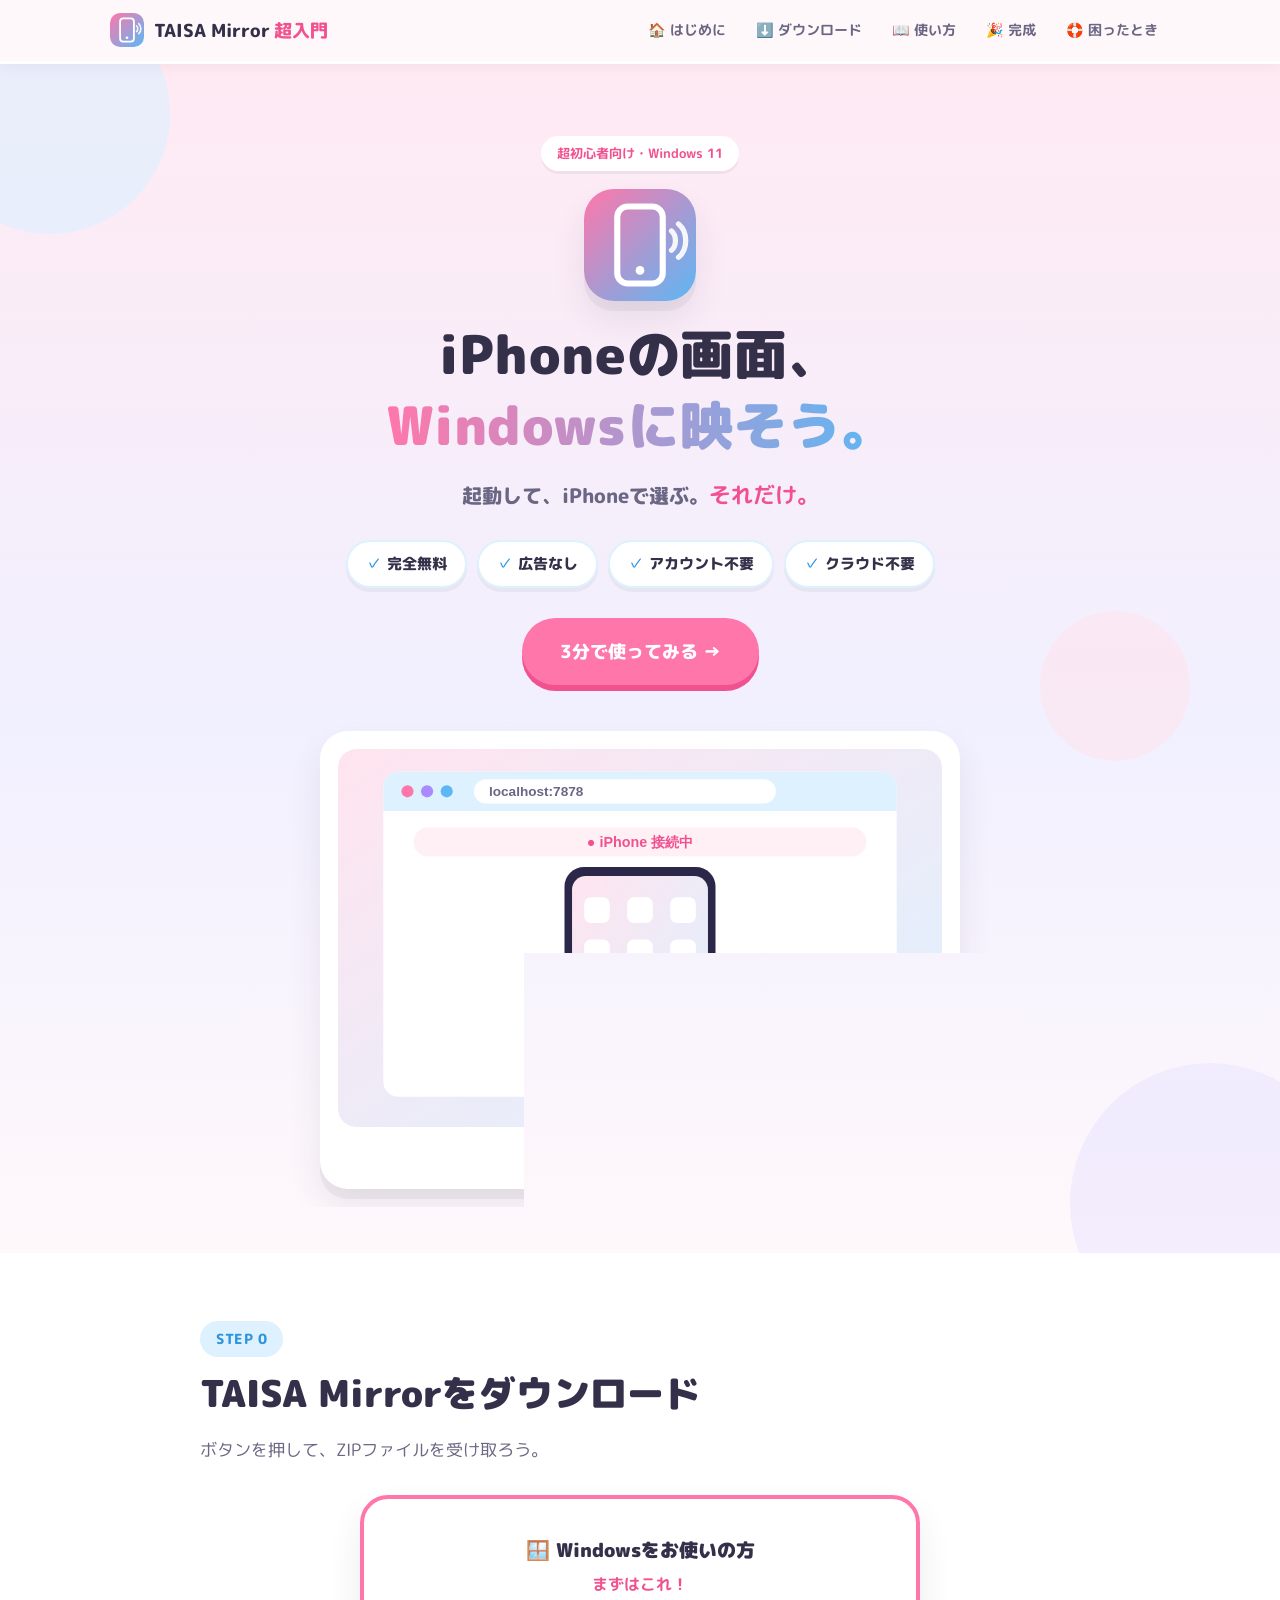
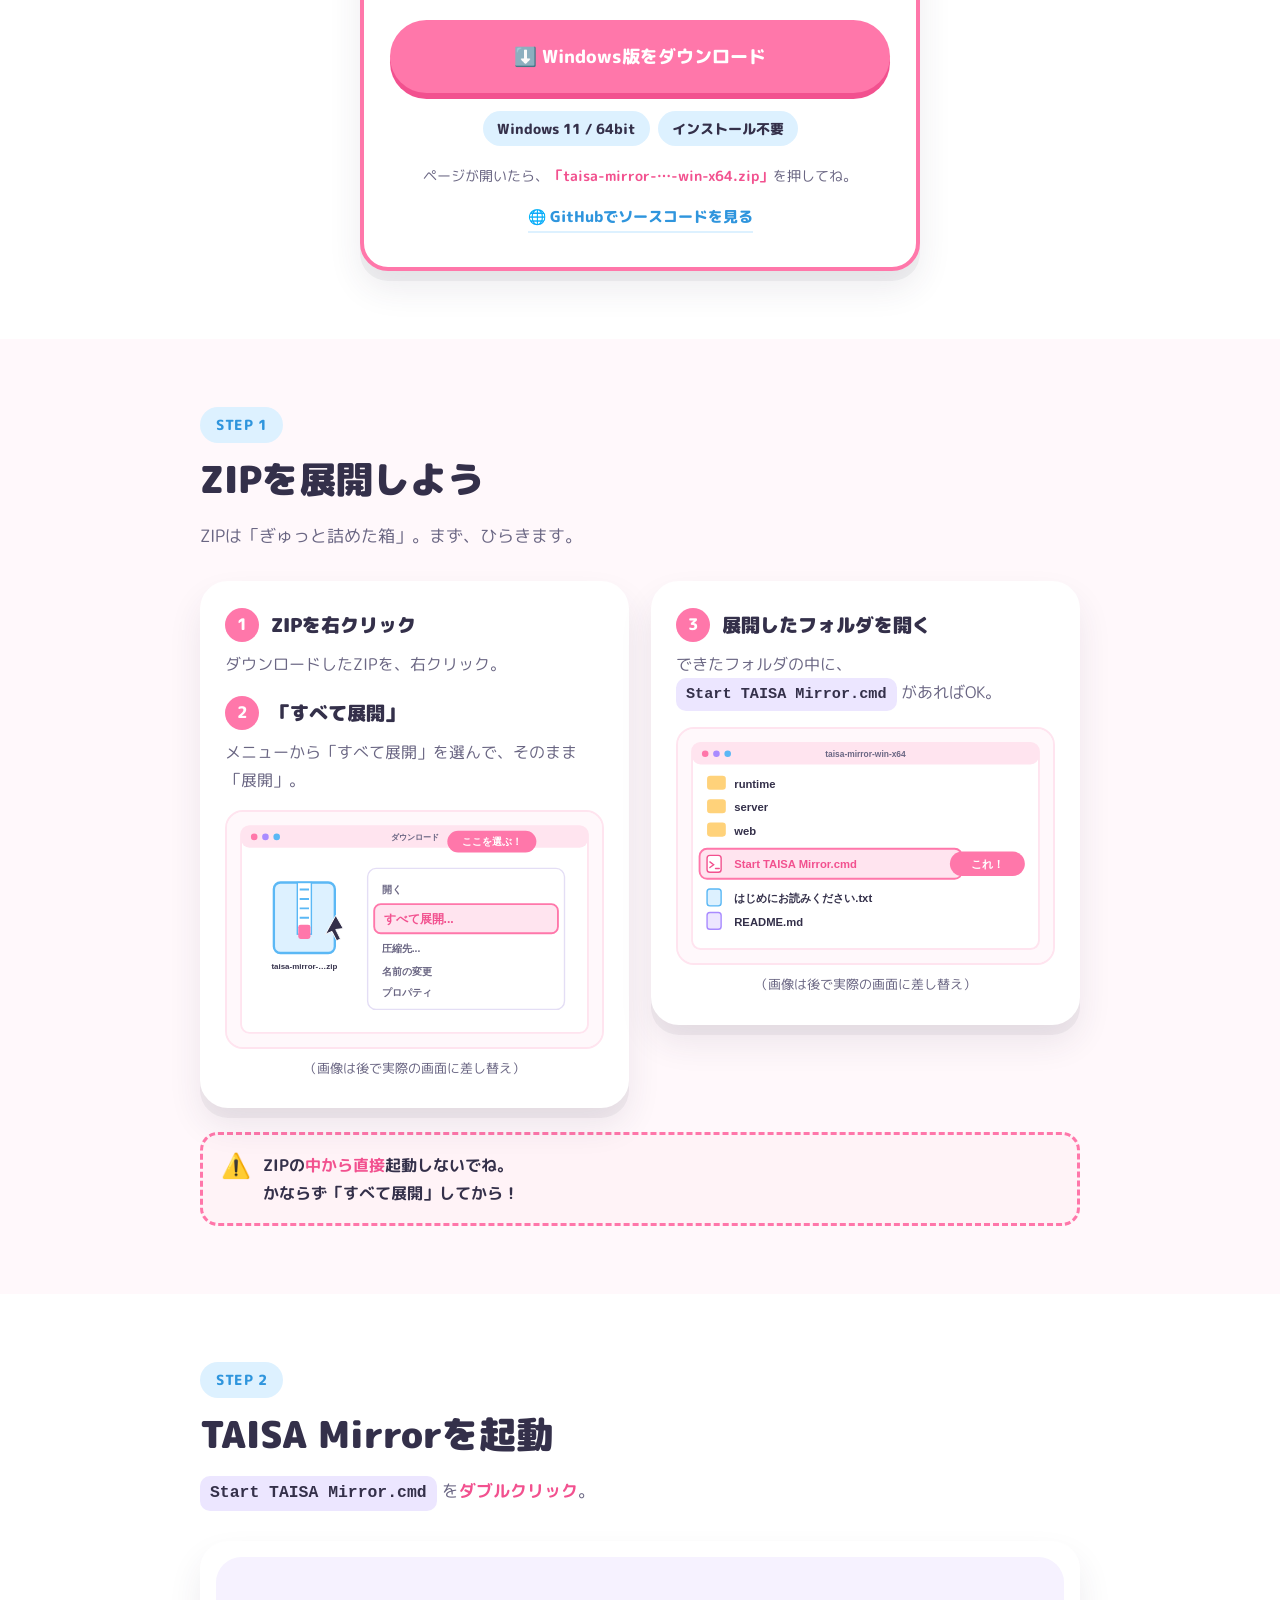
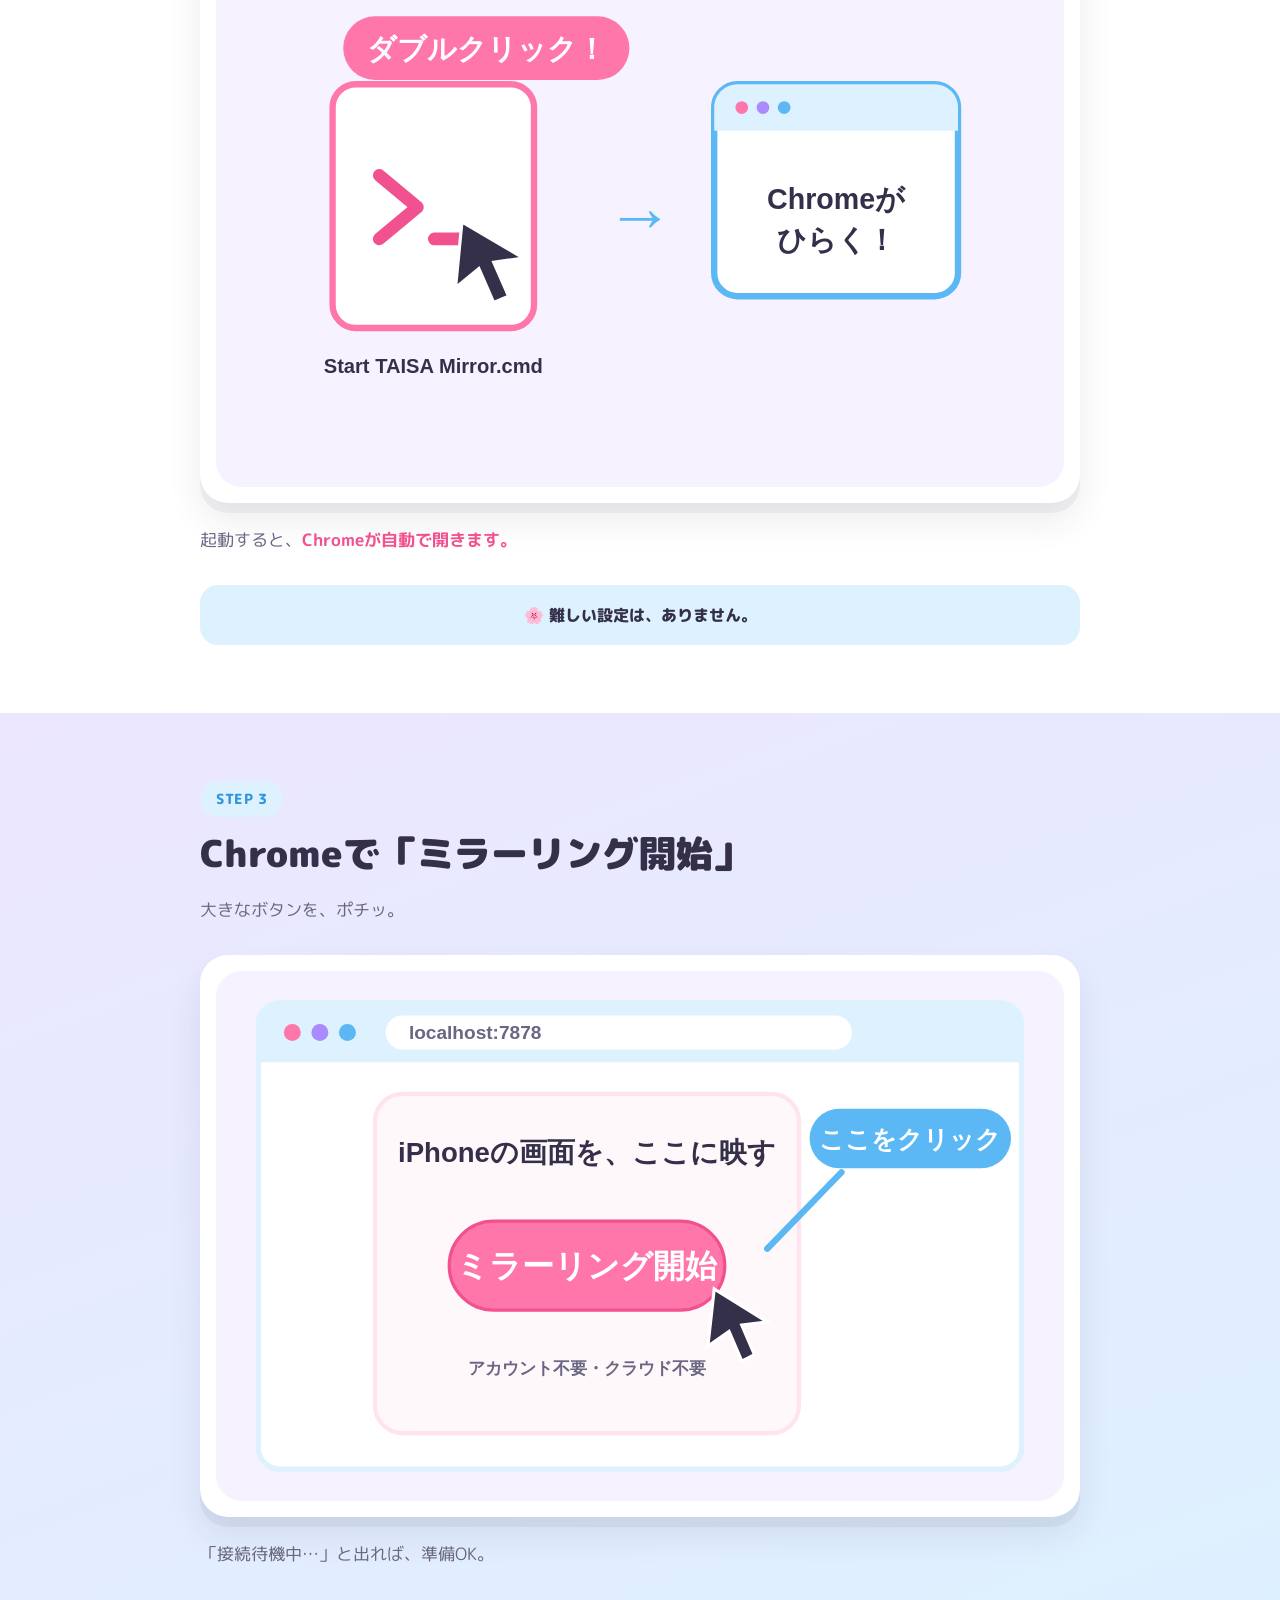
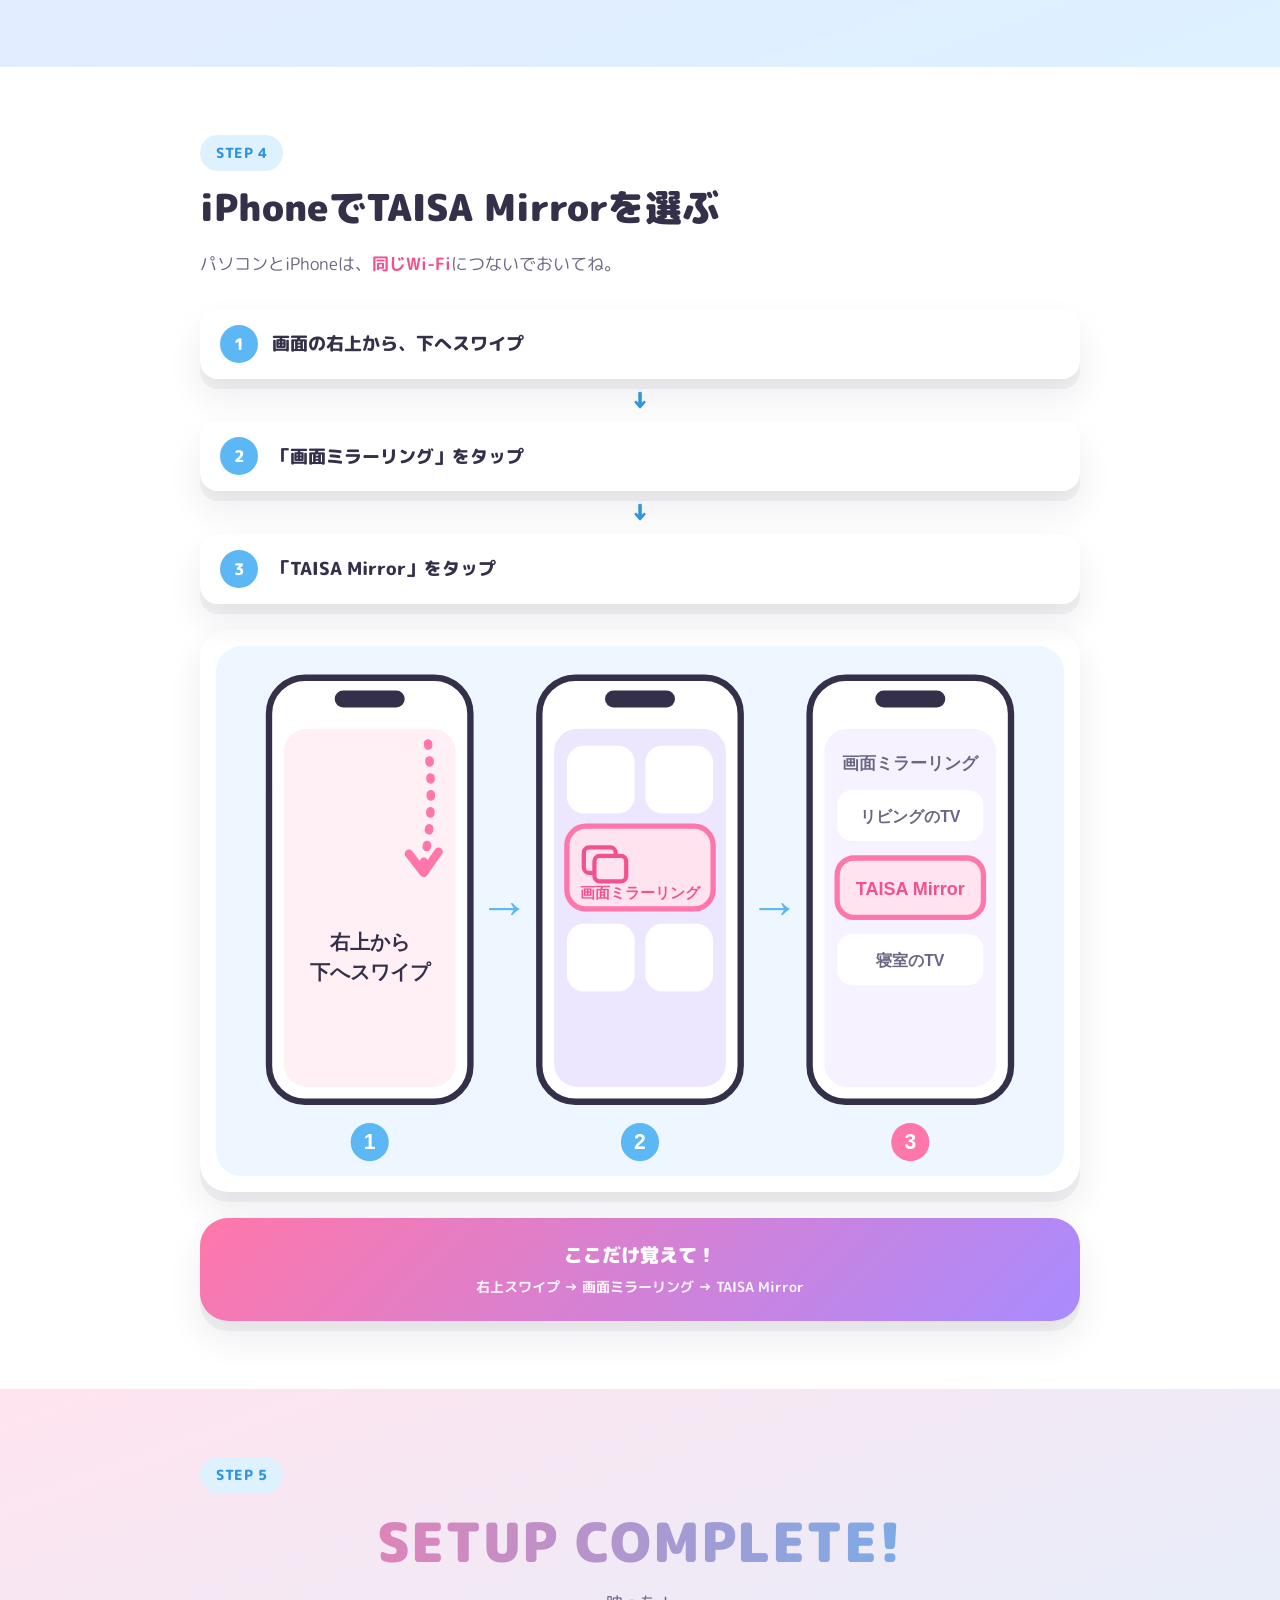
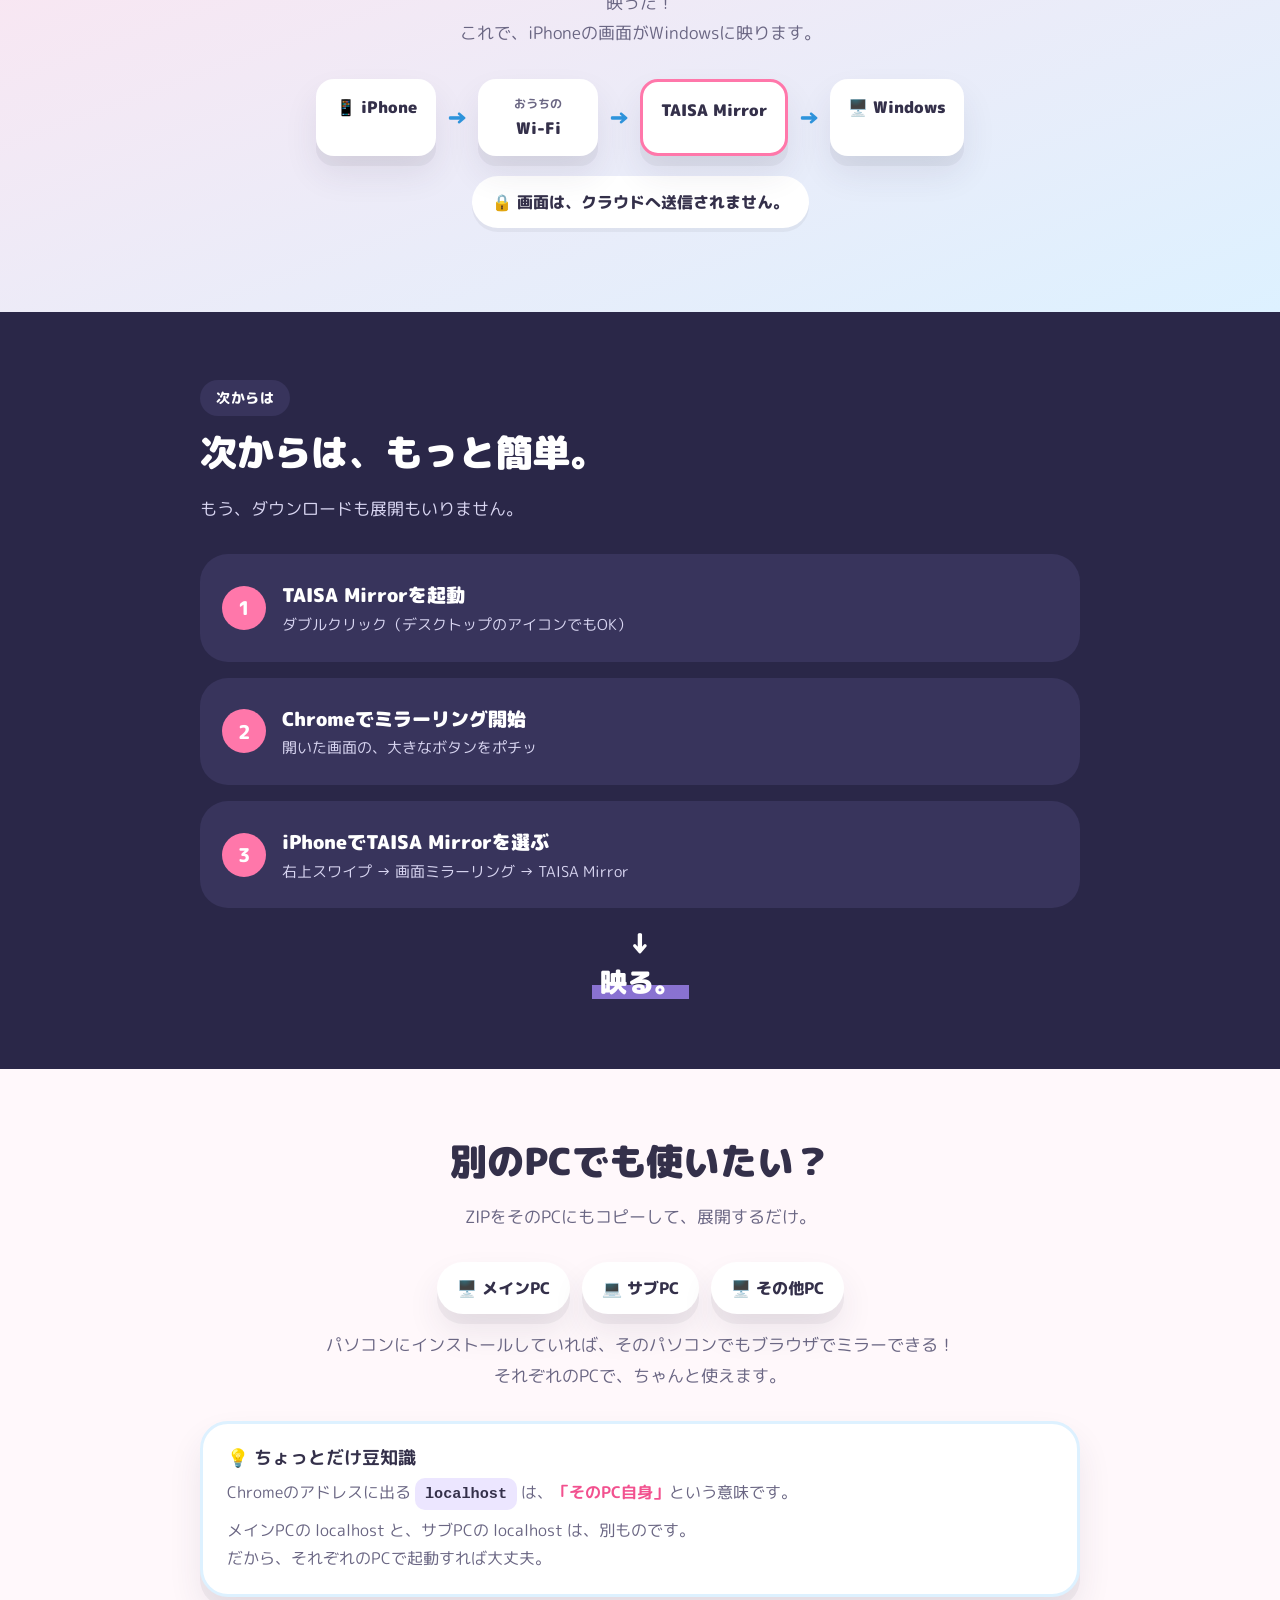
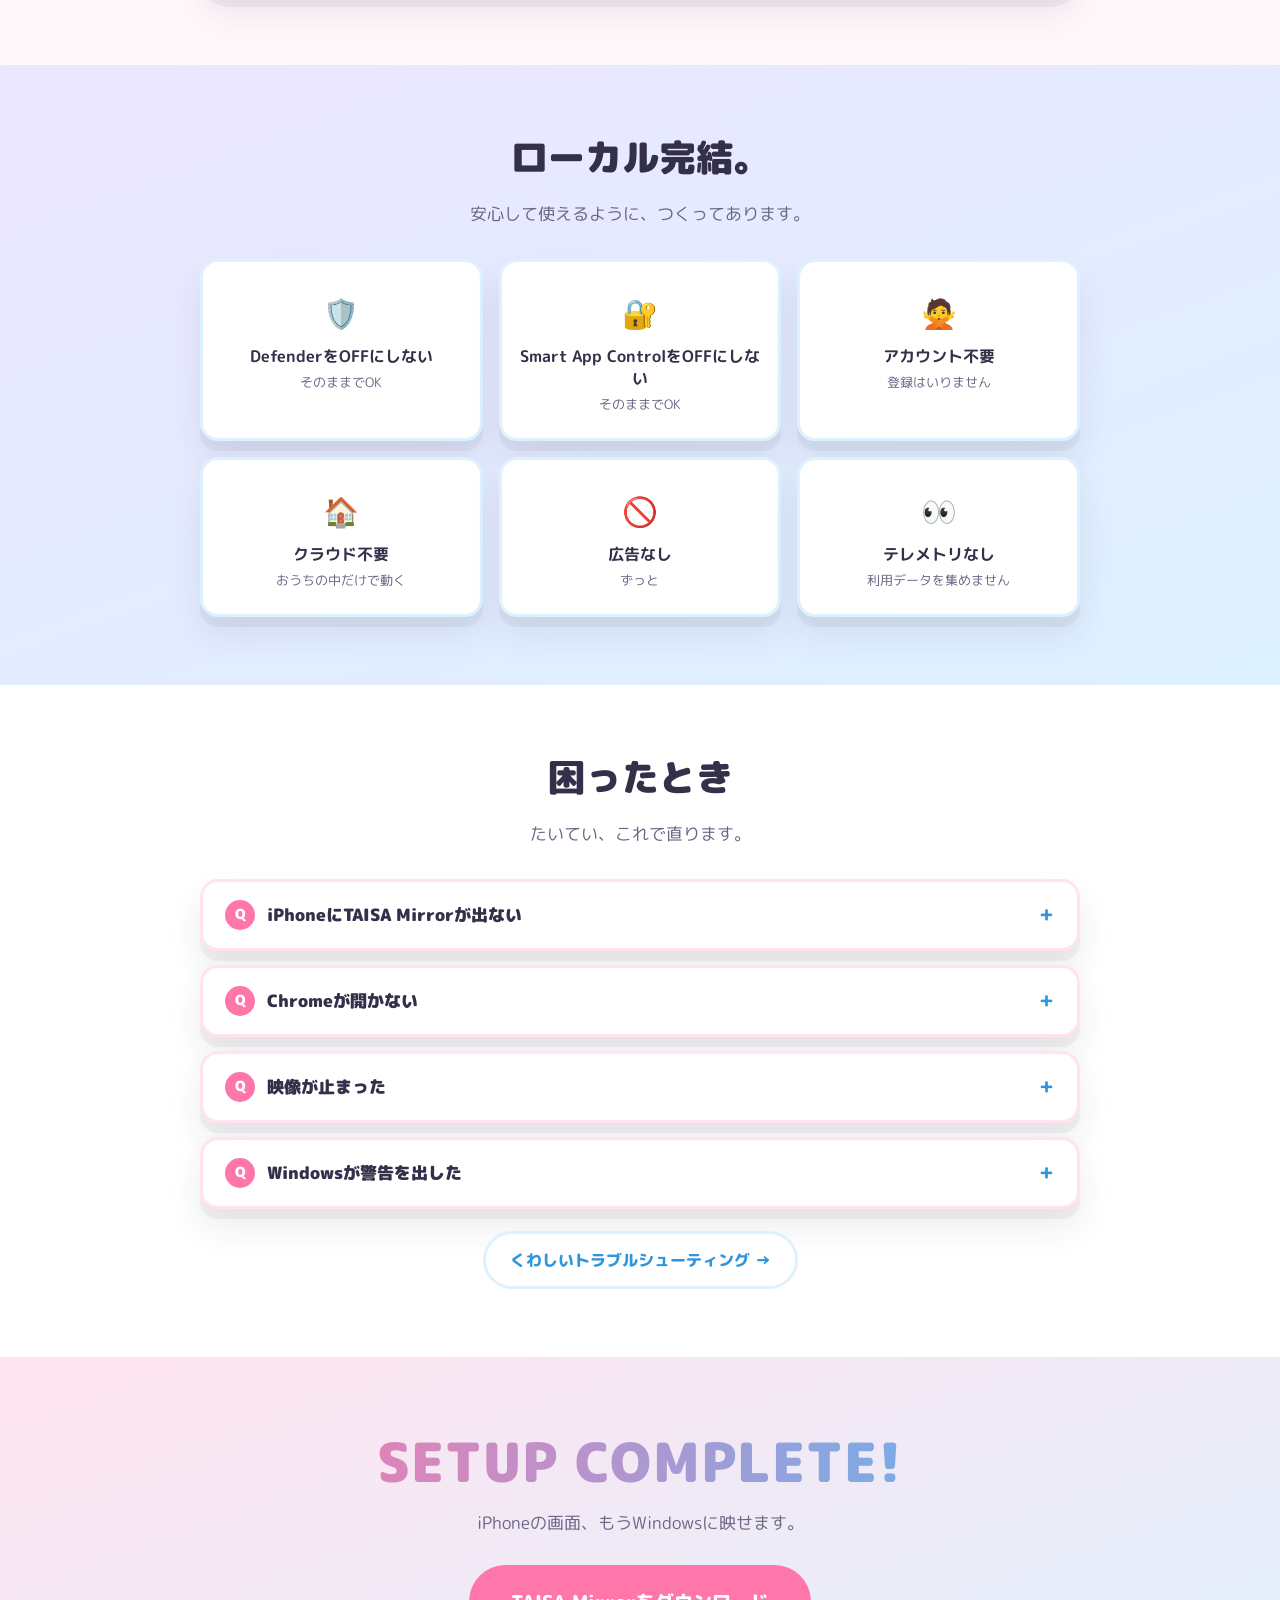
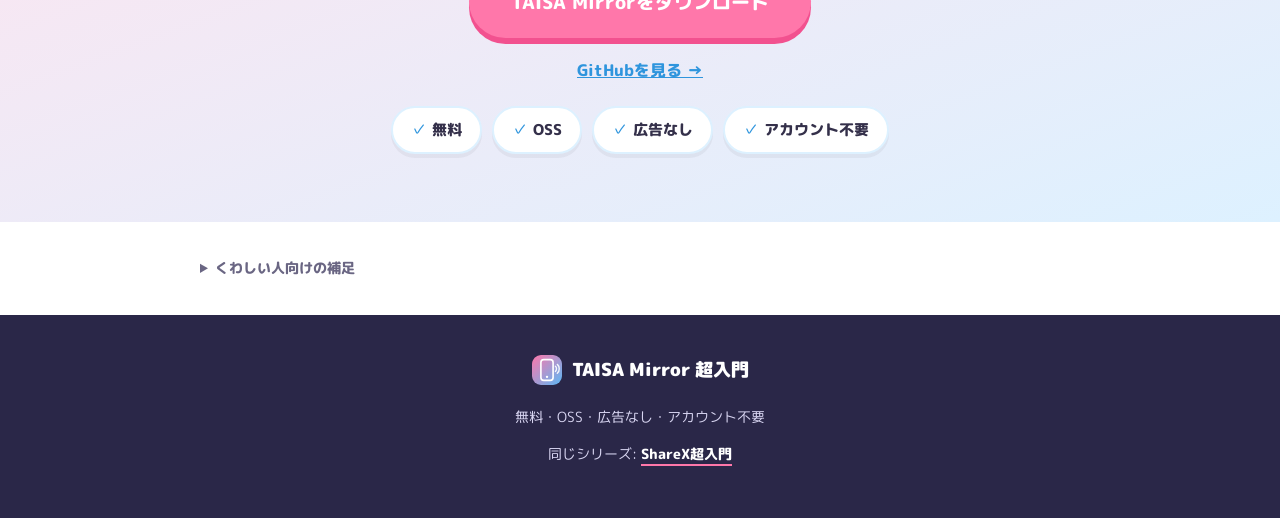
==== commit 27afc876: "Other-PC section wording: メインPC / サブPC / その他PC, install-based explanation Co-Authored-By: Claude Son" ====
--- a/index.html
+++ b/index.html
@@ -222,16 +222,16 @@
     <p class="section-lead center">ZIPをそのPCにもコピーして、展開するだけ。</p>
 
     <div class="pc-row" style="justify-content:center">
-      <span class="pc-pill">🖥️ 大阪PC</span>
-      <span class="pc-pill">💻 愛媛PC</span>
-      <span class="pc-pill">🖥️ サブPC</span>
-    </div>
-    <p class="section-lead center" style="margin-top:-6px">それぞれのPCで、ちゃんと使えます。</p>
+      <span class="pc-pill">🖥️ メインPC</span>
+      <span class="pc-pill">💻 サブPC</span>
+      <span class="pc-pill">🖥️ その他PC</span>
+    </div>
+    <p class="section-lead center" style="margin-top:-6px">パソコンにインストールしていれば、<br class="sp-only">そのパソコンでもブラウザでミラーできる！<br>それぞれのPCで、ちゃんと使えます。</p>
 
     <div class="tip-box">
       <h3>💡 ちょっとだけ豆知識</h3>
       <p>Chromeのアドレスに出る <span class="file-chip">localhost</span> は、<strong>「そのPC自身」</strong>という意味です。</p>
-      <p>大阪PCの localhost と、愛媛PCの localhost は、別ものです。<br>だから、それぞれのPCで起動すれば大丈夫。</p>
+      <p>メインPCの localhost と、サブPCの localhost は、別ものです。<br>だから、それぞれのPCで起動すれば大丈夫。</p>
     </div>
   </div>
 </section>
